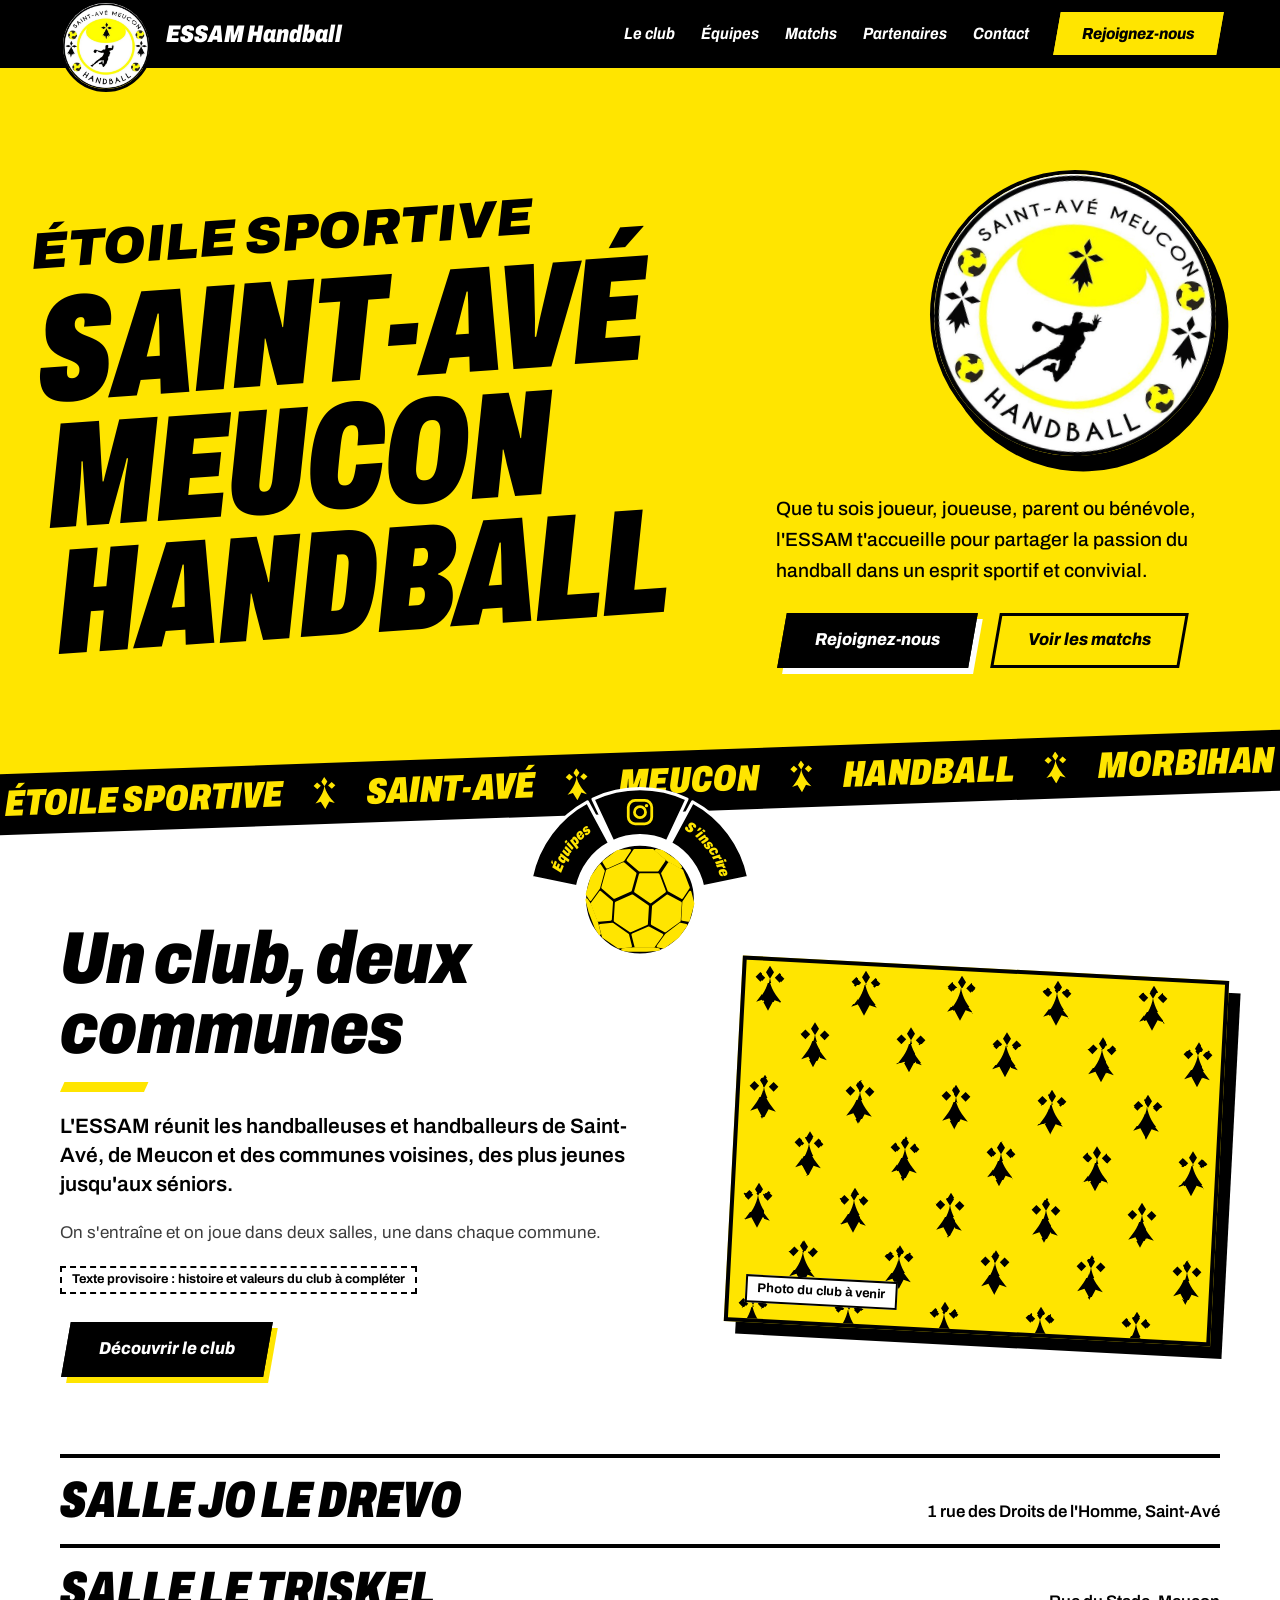
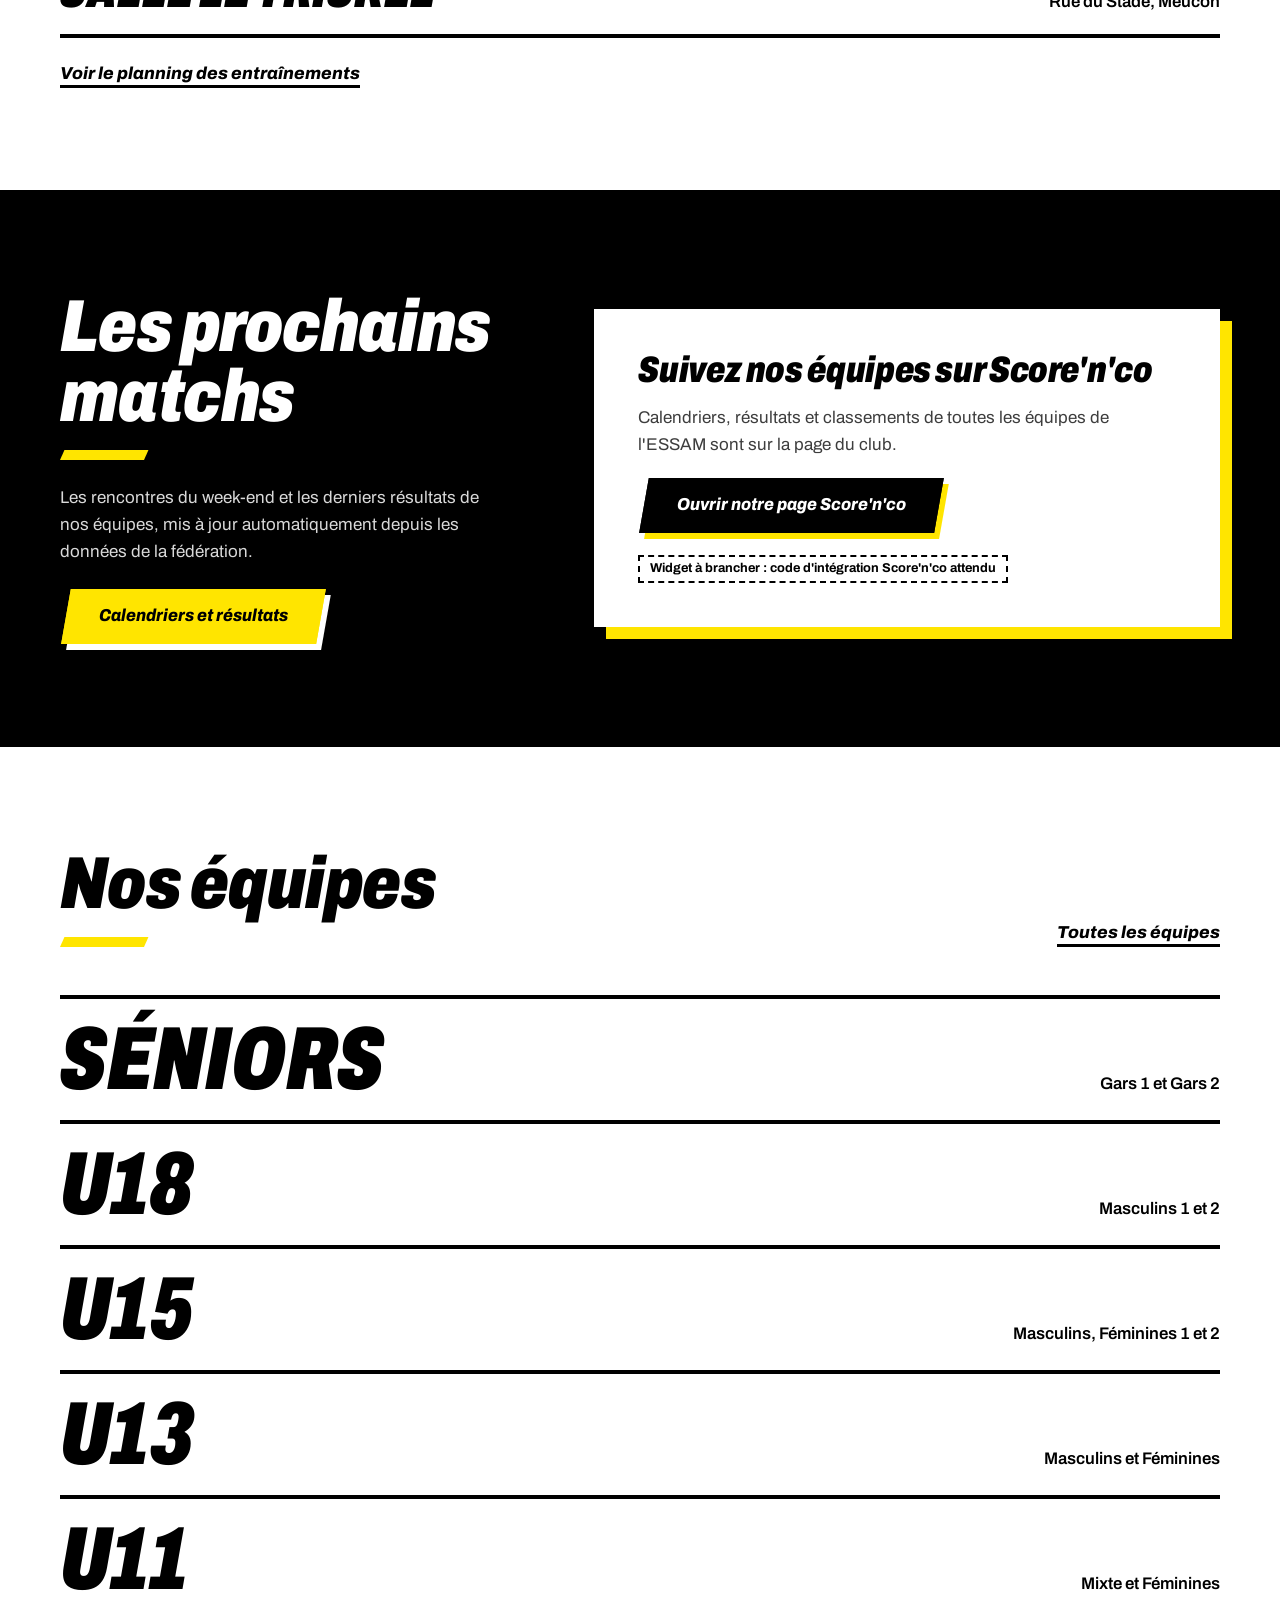
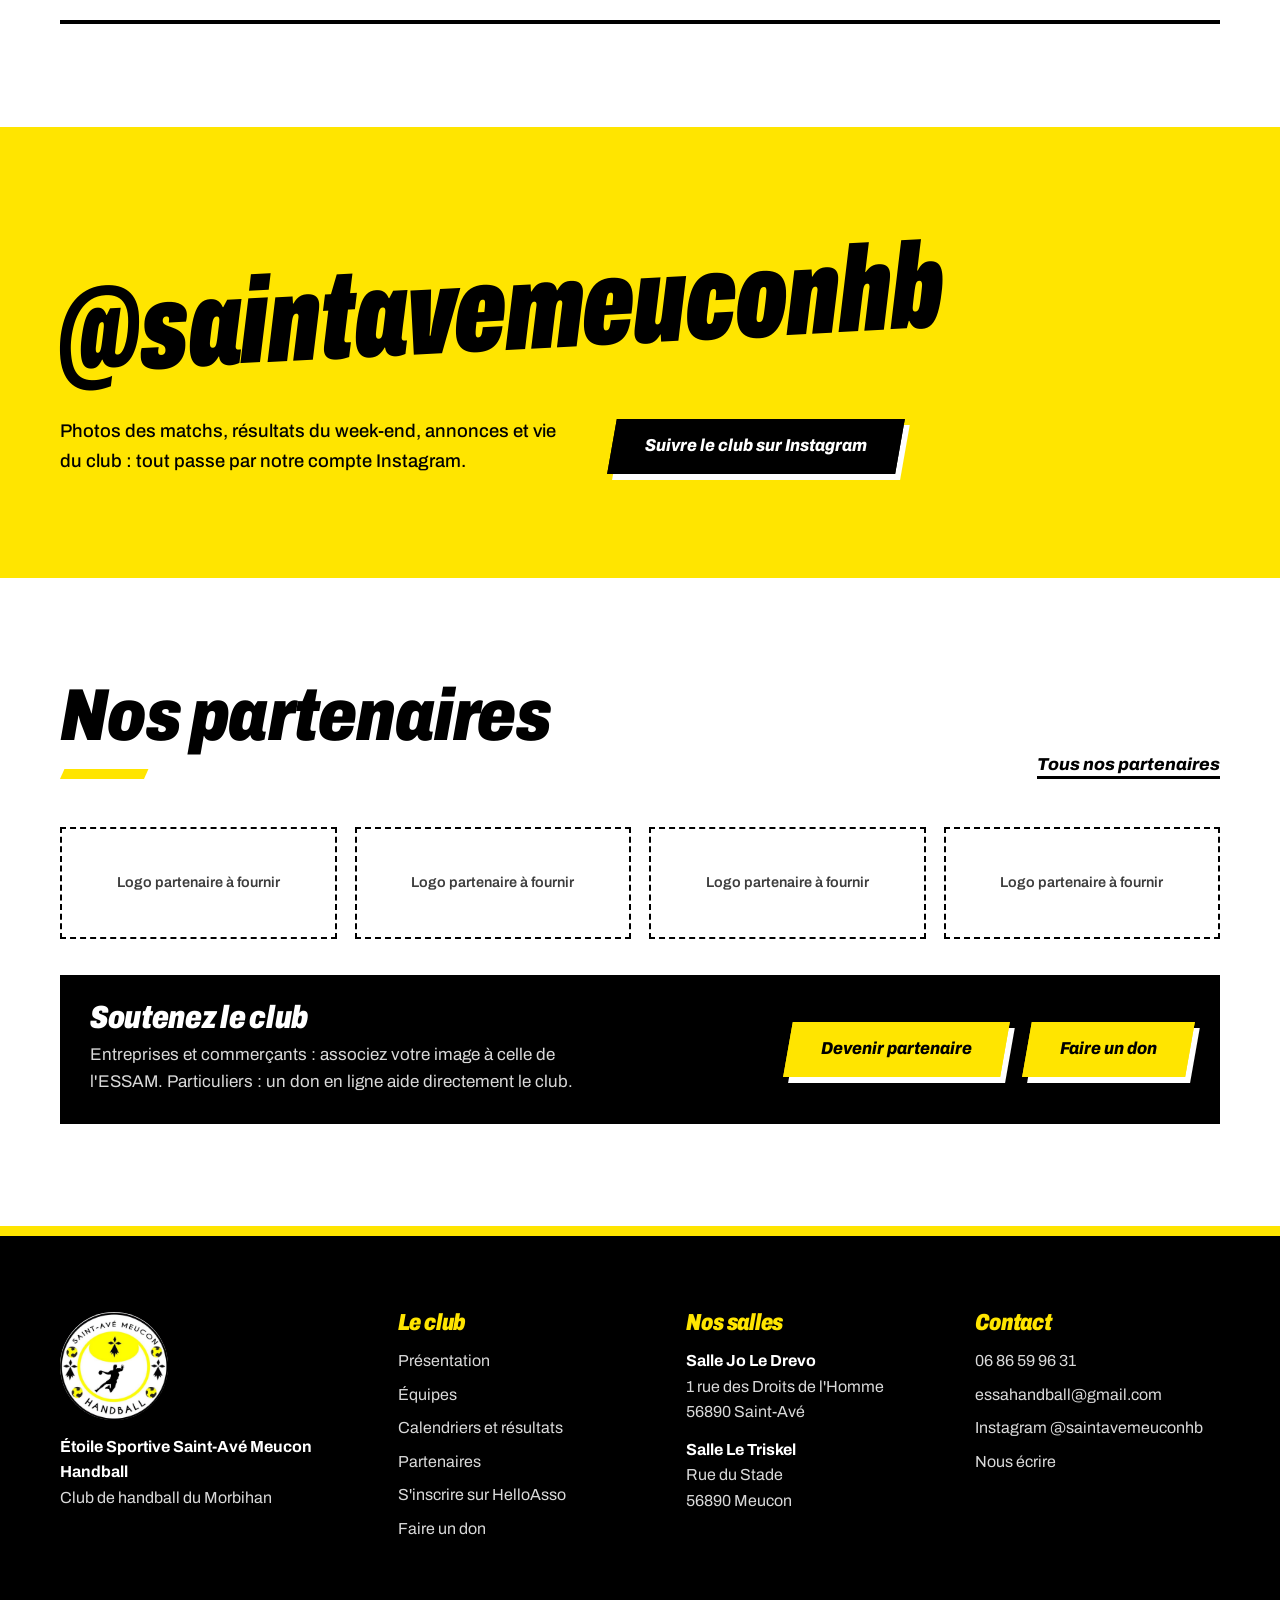
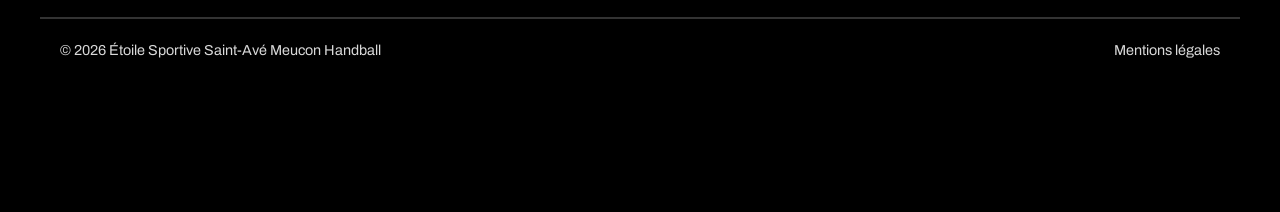
==== index.html @ 8f9f0b80 "Add files via upload" ====
<!DOCTYPE html>
<html lang="fr">
<head>
  <meta charset="utf-8">
  <meta name="viewport" content="width=device-width, initial-scale=1, viewport-fit=cover">
  <title>ESSAM Handball – Étoile Sportive Saint-Avé Meucon</title>
  <meta name="description" content="Site officiel de l'Étoile Sportive Saint-Avé Meucon Handball (ESSAM), club de handball du Morbihan : équipes, matchs et résultats, inscriptions, Instagram du club.">
  
  <link rel="canonical" href="https://essam-handball.fr/">
  <meta property="og:type" content="website">
  <meta property="og:site_name" content="ESSAM Handball">
  <meta property="og:locale" content="fr_FR">
  <meta property="og:title" content="ESSAM Handball – Étoile Sportive Saint-Avé Meucon">
  <meta property="og:description" content="Site officiel de l'Étoile Sportive Saint-Avé Meucon Handball (ESSAM), club de handball du Morbihan : équipes, matchs et résultats, inscriptions, Instagram du club.">
  <meta property="og:url" content="https://essam-handball.fr/">
  <meta property="og:image" content="https://essam-handball.fr/assets/images/logo-essam.jpg">
  <meta name="theme-color" content="#FFE500">
  <link rel="icon" href="assets/images/logo-essam.jpg">
  <link rel="preload" href="assets/fonts/archivo-latin-wdth-italic.woff2" as="font" type="font/woff2" crossorigin>
  <link rel="stylesheet" href="assets/css/style.css">
  <script type="application/ld+json">{"@context": "https://schema.org", "@type": "SportsOrganization", "name": "Étoile Sportive Saint-Avé Meucon Handball", "alternateName": "ESSAM Handball", "sport": "Handball", "url": "https://essam-handball.fr/", "logo": "https://essam-handball.fr/assets/images/logo-essam.jpg", "email": "essahandball@gmail.com", "sameAs": ["https://www.instagram.com/saintavemeuconhb/"], "telephone": "+33686599631", "location": [{"@type": "Place", "name": "Salle Jo Le Drevo", "address": {"@type": "PostalAddress", "streetAddress": "1 rue des Droits de l'Homme", "postalCode": "56890", "addressLocality": "Saint-Avé", "addressCountry": "FR"}}, {"@type": "Place", "name": "Salle Le Triskel", "address": {"@type": "PostalAddress", "streetAddress": "Rue du Stade", "postalCode": "56890", "addressLocality": "Meucon", "addressCountry": "FR"}}]}</script>
</head>
<body>
<a class="lien-evitement" href="#contenu">Aller au contenu</a>

<!-- Hermine du logo, réutilisée comme motif : <svg class="hermine"><use href="#hermine"/></svg> -->
<svg width="0" height="0" style="position:absolute" aria-hidden="true" focusable="false">
  <symbol id="hermine" viewBox="0 0 40 56">
    <path d="M20 0l5 8-5 8-5-8z M8 9l6 6-6 6-6-6z M32 9l6 6-6 6-6-6z M20 15c1.5 12 9 23 16 31l-9-3-7 13-7-13-9 3c7-8 14.5-19 16-31z"/>
  </symbol>
</svg>

<!-- ======================= EN-TÊTE (commun à toutes les pages) ======================= -->
<header class="entete sur-noir">
  <div class="conteneur entete__barre">
    <a class="marque" href="index.html">
      <img class="marque__logo" src="assets/images/logo-essam.jpg" alt="" width="92" height="92">
      <span class="marque__nom">ESSAM Handball</span>
    </a>

    <button class="burger" type="button" aria-controls="navigation" aria-expanded="false">
      <span class="sr-only">Menu</span>
      <span class="burger__traits" aria-hidden="true"></span>
    </button>

    <nav class="nav" id="navigation" aria-label="Navigation principale">
      <ul class="nav__liste">
        <li><a class="nav__lien" href="club.html">Le club</a></li>
        <li><a class="nav__lien" href="equipes.html">Équipes</a></li>
        <li><a class="nav__lien" href="resultats.html">Matchs</a></li>
        <li><a class="nav__lien" href="partenaires.html">Partenaires</a></li>
        <li><a class="nav__lien" href="contact.html">Contact</a></li>
        <li class="nav__cta"><a class="bouton bouton--jaune" href="club.html#inscription"><span>Rejoignez-nous</span></a></li>
      </ul>
    </nav>
  </div>
</header>

<main id="contenu">

  <!-- ======================= BANNIÈRE ======================= -->
  <section class="hero" aria-labelledby="titre-hero">
    <div class="conteneur hero__grille">
      <h1 class="hero__titre" id="titre-hero">
        <span class="amorce">Étoile sportive</span>
        <span>Saint-Avé</span>
        <span>Meucon</span>
        <span>Handball</span>
      </h1>
      <div class="hero__cote">
        <img class="hero__blason" src="assets/images/logo-essam.jpg" alt="Blason de l'ESSAM Handball" width="290" height="290">
        <p class="hero__accroche">Que tu sois joueur, joueuse, parent ou bénévole, l'ESSAM t'accueille pour partager la passion du handball dans un esprit sportif et convivial.</p>
        <div class="hero__actions">
          <a class="bouton" href="club.html#inscription"><span>Rejoignez-nous</span></a>
          <a class="bouton bouton--ligne" href="resultats.html"><span>Voir les matchs</span></a>
        </div>
      </div>
    </div>
  </section>

  <!-- Bandeau défilant (décoratif) : le groupe est répété deux fois pour boucler -->
  <div class="bandeau" aria-hidden="true">
    <div class="bandeau__piste">
      <ul class="bandeau__groupe">
        <li>Étoile sportive <svg class="hermine"><use href="#hermine"/></svg></li>
        <li>Saint-Avé <svg class="hermine"><use href="#hermine"/></svg></li>
        <li>Meucon <svg class="hermine"><use href="#hermine"/></svg></li>
        <li>Handball <svg class="hermine"><use href="#hermine"/></svg></li>
        <li>Morbihan <svg class="hermine"><use href="#hermine"/></svg></li>
        <li>Étoile sportive <svg class="hermine"><use href="#hermine"/></svg></li>
        <li>Saint-Avé <svg class="hermine"><use href="#hermine"/></svg></li>
        <li>Meucon <svg class="hermine"><use href="#hermine"/></svg></li>
        <li>Handball <svg class="hermine"><use href="#hermine"/></svg></li>
        <li>Morbihan <svg class="hermine"><use href="#hermine"/></svg></li>
      </ul>
      <ul class="bandeau__groupe">
        <li>Étoile sportive <svg class="hermine"><use href="#hermine"/></svg></li>
        <li>Saint-Avé <svg class="hermine"><use href="#hermine"/></svg></li>
        <li>Meucon <svg class="hermine"><use href="#hermine"/></svg></li>
        <li>Handball <svg class="hermine"><use href="#hermine"/></svg></li>
        <li>Morbihan <svg class="hermine"><use href="#hermine"/></svg></li>
        <li>Étoile sportive <svg class="hermine"><use href="#hermine"/></svg></li>
        <li>Saint-Avé <svg class="hermine"><use href="#hermine"/></svg></li>
        <li>Meucon <svg class="hermine"><use href="#hermine"/></svg></li>
        <li>Handball <svg class="hermine"><use href="#hermine"/></svg></li>
        <li>Morbihan <svg class="hermine"><use href="#hermine"/></svg></li>
      </ul>
    </div>
  </div>

  <!-- ======================= LE CLUB ======================= -->
  <section class="bande bande--blanche bande--suit-bandeau" aria-labelledby="titre-club">
    <div class="conteneur">
      <div class="club">
        <div class="club__texte">
          <h2 class="titre" id="titre-club">Un club, deux communes</h2>
          <p class="chapo">L'ESSAM réunit les handballeuses et handballeurs de Saint-Avé, de Meucon et des communes voisines, des plus jeunes jusqu'aux séniors.</p>
          <p>On s'entraîne et on joue dans deux salles, une dans chaque commune.</p>
          <span class="provisoire">Texte provisoire : histoire et valeurs du club à compléter</span>
          <a class="bouton" href="club.html"><span>Découvrir le club</span></a>
        </div>
        <!-- Visuel d'attente : à remplacer par une photo du club -->
        <div class="seme seme--penche" role="img" aria-label="Motif d'hermines aux couleurs du club">
          <span class="provisoire">Photo du club à venir</span>
        </div>
      </div>

      <ul class="rangs rangs--salles" id="salles">
        <li class="rang">
          <span class="rang__nom">Salle Jo Le Drevo</span>
          <span class="rang__detail">1 rue des Droits de l'Homme, Saint-Avé</span>
        </li>
        <li class="rang">
          <span class="rang__nom">Salle Le Triskel</span>
          <span class="rang__detail">Rue du Stade, Meucon</span>
        </li>
      </ul>
      <p class="note"><a class="lien-fort" href="club.html#planning">Voir le planning des entraînements</a></p>
    </div>
  </section>

  <!-- ======================= PROCHAINS MATCHS ======================= -->
  <section class="bande bande--noire sur-noir" aria-labelledby="titre-matchs">
    <div class="conteneur matchs">
      <div class="matchs__texte">
        <h2 class="titre" id="titre-matchs">Les prochains matchs</h2>
        <p>Les rencontres du week-end et les derniers résultats de nos équipes, mis à jour automatiquement depuis les données de la fédération.</p>
        <a class="bouton bouton--jaune" href="resultats.html"><span>Calendriers et résultats</span></a>
      </div>

      <!-- Widget Score'n'co : l'iframe remplace le bloc de secours dès que
           scorenco.widgetAccueil est renseigné dans assets/js/config.js -->
      <div class="cadre-widget" data-widget="scorenco.widgetAccueil" data-titre="Prochains matchs de l'ESSAM Handball">
        <div class="cadre-widget__secours" data-secours>
          <h3>Suivez nos équipes sur Score'n'co</h3>
          <p>Calendriers, résultats et classements de toutes les équipes de l'ESSAM sont sur la page du club.</p>
          <a class="bouton" data-lien="scorenco.pageClub" href="https://scorenco.com/hand/clubs/es-saint-ave-meucon-hb-2nbg" target="_blank" rel="noopener noreferrer"><span>Ouvrir notre page Score'n'co</span></a>
          <span class="provisoire">Widget à brancher : code d'intégration Score'n'co attendu</span>
        </div>
      </div>
    </div>
  </section>

  <!-- ======================= ÉQUIPES ======================= -->
  <section class="bande bande--blanche" aria-labelledby="titre-equipes">
    <div class="conteneur">
      <div class="tete">
        <h2 class="titre" id="titre-equipes">Nos équipes</h2>
        <a class="lien-fort" href="equipes.html">Toutes les équipes</a>
      </div>
      <ul class="rangs">
        <li><a class="rang" href="equipes.html#seniors"><span class="rang__nom">Séniors</span><span class="rang__detail">Gars 1 et Gars 2</span></a></li>
        <li><a class="rang" href="equipes.html#u18"><span class="rang__nom">U18</span><span class="rang__detail">Masculins 1 et 2</span></a></li>
        <li><a class="rang" href="equipes.html#u15"><span class="rang__nom">U15</span><span class="rang__detail">Masculins, Féminines 1 et 2</span></a></li>
        <li><a class="rang" href="equipes.html#u13"><span class="rang__nom">U13</span><span class="rang__detail">Masculins et Féminines</span></a></li>
        <li><a class="rang" href="equipes.html#u11"><span class="rang__nom">U11</span><span class="rang__detail">Mixte et Féminines</span></a></li>
      </ul>
    </div>
  </section>

  <!-- ======================= INSTAGRAM ======================= -->
  <section class="bande bande--jaune" aria-labelledby="titre-instagram">
    <div class="conteneur insta">
      <h2 class="insta__titre" id="titre-instagram"><span class="sr-only">Suivre le club sur Instagram : </span>@saintavemeuconhb</h2>
      <div class="insta__pied">
        <p class="insta__texte">Photos des matchs, résultats du week-end, annonces et vie du club : tout passe par notre compte Instagram.</p>
        <a class="bouton" href="https://www.instagram.com/saintavemeuconhb/" data-lien="instagram.compte" target="_blank" rel="noopener noreferrer"><span>Suivre le club sur Instagram</span></a>
      </div>
      <!-- Publications mises en avant : renseigner instagram.publications dans assets/js/config.js -->
      <div class="insta__publications" data-instagram hidden></div>
    </div>
  </section>

  <!-- ======================= PARTENAIRES ======================= -->
  <section class="bande bande--blanche" aria-labelledby="titre-partenaires">
    <div class="conteneur">
      <div class="tete">
        <h2 class="titre" id="titre-partenaires">Nos partenaires</h2>
        <a class="lien-fort" href="partenaires.html">Tous nos partenaires</a>
      </div>
      <ul class="partenaires">
        <li class="partenaire">Logo partenaire à fournir</li>
        <li class="partenaire">Logo partenaire à fournir</li>
        <li class="partenaire">Logo partenaire à fournir</li>
        <li class="partenaire">Logo partenaire à fournir</li>
      </ul>
      <div class="appel sur-noir">
        <div>
          <h3>Soutenez le club</h3>
          <p>Entreprises et commerçants : associez votre image à celle de l'ESSAM. Particuliers : un don en ligne aide directement le club.</p>
        </div>
        <div class="appel__actions">
          <a class="bouton bouton--jaune" href="partenaires.html#devenir-partenaire"><span>Devenir partenaire</span></a>
          <a class="bouton bouton--jaune" href="https://www.helloasso.com/associations/etoile-sportive-saint-ave-meucon-handball/formulaires/1" data-lien="helloasso.dons" target="_blank" rel="noopener noreferrer"><span>Faire un don</span></a>
        </div>
      </div>
    </div>
  </section>
</main>

<!-- ======================= PIED DE PAGE (commun à toutes les pages) ======================= -->
<footer class="pied sur-noir">
  <div class="conteneur pied__grille">
    <div class="pied__colonne">
      <img class="pied__logo" src="assets/images/logo-essam.jpg" alt="" width="108" height="108" loading="lazy">
      <p><strong>Étoile Sportive Saint-Avé Meucon Handball</strong><br>Club de handball du Morbihan</p>
    </div>
    <div class="pied__colonne">
      <h2 class="pied__titre">Le club</h2>
      <ul class="pied__liste">
        <li><a href="club.html">Présentation</a></li>
        <li><a href="equipes.html">Équipes</a></li>
        <li><a href="resultats.html">Calendriers et résultats</a></li>
        <li><a href="partenaires.html">Partenaires</a></li>
        <li><a href="https://www.helloasso.com/associations/etoile-sportive-saint-ave-meucon-handball/adhesions/inscription-saison-2026-2027" data-lien="helloasso.inscription" target="_blank" rel="noopener noreferrer">S'inscrire sur HelloAsso</a></li>
        <li><a href="https://www.helloasso.com/associations/etoile-sportive-saint-ave-meucon-handball/formulaires/1" data-lien="helloasso.dons" target="_blank" rel="noopener noreferrer">Faire un don</a></li>
      </ul>
    </div>
    <div class="pied__colonne">
      <h2 class="pied__titre">Nos salles</h2>
      <address>
        <span><strong>Salle Jo Le Drevo</strong><br>1 rue des Droits de l'Homme<br>56890 Saint-Avé</span>
        <span><strong>Salle Le Triskel</strong><br>Rue du Stade<br>56890 Meucon</span>
      </address>
    </div>
    <div class="pied__colonne">
      <h2 class="pied__titre">Contact</h2>
      <ul class="pied__liste">
        <li><a href="tel:+33686599631">06 86 59 96 31</a></li>
        <li><a href="mailto:essahandball@gmail.com">essahandball@gmail.com</a></li>
        <li><a href="https://www.instagram.com/saintavemeuconhb/" data-lien="instagram.compte" target="_blank" rel="noopener noreferrer">Instagram @saintavemeuconhb</a></li>
        <li><a href="contact.html">Nous écrire</a></li>
      </ul>
    </div>
  </div>
  <div class="conteneur pied__bas">
    <span>© <span id="annee">2026</span> Étoile Sportive Saint-Avé Meucon Handball</span>
    <a href="mentions-legales.html">Mentions légales</a>
  </div>
</footer>

<!-- ======================= DOCK : demi-ballon d'accès rapide (commun à toutes les pages) ======================= -->
<!-- Le ballon est dessiné et animé par assets/js/ballon.js -->
<nav class="dock" aria-label="Accès rapides">
  <svg viewBox="-114 -114 228 114" role="presentation">
    <defs>
      <path id="arc-equipes" d="M-76.90 -15.78 A78.5 78.5 0 0 1 -37.18 -69.14"/>
      <path id="arc-inscription" d="M37.18 -69.14 A78.5 78.5 0 0 1 76.90 -15.78"/>
    </defs>
    <g class="dock__ballon" aria-hidden="true">
      <circle class="dock__ballon-fond" r="52"/>
      <g class="dock__panneaux" data-ballon></g>
    </g>
    <a class="dock__seg" href="equipes.html" aria-label="Nos équipes" style="--dx:-4.8px;--dy:-3.6px">
      <title>Nos équipes</title>
      <path d="M-101.88 -20.91 A104 104 0 0 1 -49.25 -91.60 L-28.41 -52.85 A60 60 0 0 0 -58.77 -12.06Z"/>
      <text><textPath href="#arc-equipes" startOffset="50%" text-anchor="middle">Équipes</textPath></text>
    </a>
    <a class="dock__seg" href="https://www.instagram.com/saintavemeuconhb/" data-lien="instagram.compte" target="_blank" rel="noopener noreferrer" aria-label="Le club sur Instagram" style="--dx:-0.0px;--dy:-6.0px">
      <title>Le club sur Instagram</title>
      <path d="M-44.06 -94.20 A104 104 0 0 1 44.06 -94.20 L25.42 -54.35 A60 60 0 0 0 -25.42 -54.35Z"/>
      <g class="dock__icone" transform="translate(-0.00 -82.00)"><rect x="-11" y="-11" width="22" height="22" rx="6.5"/><circle r="5.2"/><circle class="dock__point" cx="6.1" cy="-6.1" r="1.6"/></g>
    </a>
    <a class="dock__seg" href="https://www.helloasso.com/associations/etoile-sportive-saint-ave-meucon-handball/adhesions/inscription-saison-2026-2027" data-lien="helloasso.inscription" target="_blank" rel="noopener noreferrer" aria-label="S'inscrire pour la saison sur HelloAsso" style="--dx:4.8px;--dy:-3.6px">
      <title>S'inscrire pour la saison sur HelloAsso</title>
      <path d="M49.25 -91.60 A104 104 0 0 1 101.88 -20.91 L58.77 -12.06 A60 60 0 0 0 28.41 -52.85Z"/>
      <text><textPath href="#arc-inscription" startOffset="50%" text-anchor="middle">S'inscrire</textPath></text>
    </a>
  </svg>
</nav>

<script src="assets/js/config.js"></script>
<script src="assets/js/main.js"></script>
<script src="assets/js/ballon.js"></script>
</body>
</html>
---- assets/css/style.css ----
/* ==========================================================================
   ESSAM Handball — feuille de style du site
   Direction « bold & dynamic », tirée du logo : jaune citron, noir pur, blanc.
   Concept : le nom du club posé en très grand, en italique et en biais, sur un
   aplat jaune ; le blason en macaron ; l'hermine bretonne du logo comme motif
   (bandeau défilant, semé). Une seule famille de caractères, Archivo, dont la
   largeur varie : étroite pour les très grands titres, normale pour le texte.
   ========================================================================== */

@font-face {
  font-family: "Archivo";
  font-style: normal; font-weight: 100 900; font-stretch: 62% 125%; font-display: swap;
  src: url("../fonts/archivo-latin-wdth-normal.woff2") format("woff2");
}
@font-face {
  font-family: "Archivo";
  font-style: italic; font-weight: 100 900; font-stretch: 62% 125%; font-display: swap;
  src: url("../fonts/archivo-latin-wdth-italic.woff2") format("woff2");
}

:root {
  --jaune: #FFE500;
  --jaune-pale: #FFF7B0;
  --noir: #000000;
  --blanc: #FFFFFF;
  --encre: #3D3D3D;        /* texte secondaire sur fond clair */
  --brume: #D9D9D9;        /* texte secondaire sur fond noir */
  --bleu: #003366;         /* réservé au focus clavier */
  --info: #0277BD;         /* messages fonctionnels uniquement */
  --info-fond: #E3F2FD;

  --police: "Archivo", "Helvetica Neue", Arial, sans-serif;
  --largeur: 1200px;
  --dock-l: clamp(210px, 19vw, 250px);  /* largeur du demi-ballon ; sa hauteur en est la moitié */
  --gouttiere: 20px;
  --ombre: var(--noir);    /* couleur de l'ombre portée dure, redéfinie par bande */
  color-scheme: light;
}

/* ---------- Bases ---------- */
*, *::before, *::after { box-sizing: border-box; }
html { scroll-behavior: smooth; overflow-x: clip; }
body {
  margin: 0; overflow-x: clip;
  background: var(--blanc); color: var(--noir);
  font-family: var(--police); font-stretch: 100%;
  font-size: 1.0625rem; line-height: 1.6;
  -webkit-font-smoothing: antialiased;
}
img, svg { max-width: 100%; display: block; }
[hidden] { display: none !important; }
a { color: inherit; }
p { margin: 0; }
h1, h2, h3 {
  margin: 0; font-style: italic; font-weight: 900; font-stretch: 78%;
  line-height: .95; letter-spacing: -.01em; text-wrap: balance;
}
:focus-visible { outline: 3px solid var(--bleu); outline-offset: 4px; }
.sur-noir :focus-visible { outline-color: var(--jaune); }

.sr-only { position: absolute; width: 1px; height: 1px; overflow: hidden; clip: rect(0 0 0 0); white-space: nowrap; }
.lien-evitement { position: absolute; left: 12px; top: -80px; z-index: 100; background: var(--noir); color: var(--blanc); padding: 12px 18px; font-weight: 800; }
.lien-evitement:focus { top: 12px; }

.conteneur {
  width: 100%; max-width: var(--largeur); margin-inline: auto;
  padding-left: max(var(--gouttiere), env(safe-area-inset-left, 0px));
  padding-right: max(var(--gouttiere), env(safe-area-inset-right, 0px));
}

.hermine { width: .62em; height: .87em; fill: currentColor; flex: none; }

/* ---------- Boutons : parallélogrammes à ombre dure ---------- */
.bouton {
  display: inline-block; padding: 14px 30px;
  font-style: italic; font-weight: 800; font-stretch: 92%; font-size: 1.08rem; line-height: 1.2;
  text-decoration: none; text-align: center; cursor: pointer;
  background: var(--noir); color: var(--blanc);
  border: 3px solid var(--noir);
  transform: skewX(-10deg);
  box-shadow: 6px 6px 0 var(--ombre);
  transition: transform .15s ease, box-shadow .15s ease;
}
.bouton > span { display: block; transform: skewX(10deg); }
.bouton:hover { transform: skewX(-10deg) translate(-3px, -3px); box-shadow: 9px 9px 0 var(--ombre); }
.bouton:active { transform: skewX(-10deg) translate(3px, 3px); box-shadow: 2px 2px 0 var(--ombre); }
.bouton--jaune { background: var(--jaune); color: var(--noir); border-color: var(--jaune); }
.bouton--ligne { background: transparent; color: var(--noir); box-shadow: none; }
.bouton--ligne:hover, .bouton--ligne:active { box-shadow: none; background: var(--noir); color: var(--blanc); }

/* ---------- En-tête ---------- */
.entete { position: sticky; top: env(safe-area-inset-top, 0px); z-index: 50; background: var(--noir); color: var(--blanc); }
.entete__barre { display: flex; align-items: center; justify-content: space-between; gap: 20px; min-height: 68px; }

.marque { display: flex; align-items: center; gap: 14px; text-decoration: none; }
.marque__logo {
  width: 92px; height: 92px; border-radius: 50%; background: var(--blanc);
  border: 3px solid var(--noir); margin-block: -4px -28px;   /* le blason dépasse sous la barre */
  transition: transform .25s ease;
}
.marque:hover .marque__logo { transform: rotate(-10deg); }
.marque__nom { font-style: italic; font-weight: 900; font-stretch: 80%; font-size: 1.5rem; line-height: 1; }

.nav__liste { display: flex; align-items: center; gap: 2px; list-style: none; margin: 0; padding: 0; }
.nav__lien {
  display: block; padding: 10px 12px; white-space: nowrap; text-decoration: none;
  font-style: italic; font-weight: 700; font-stretch: 88%; font-size: 1.02rem;
  background: linear-gradient(var(--jaune), var(--jaune)) no-repeat 12px calc(100% - 4px) / 0 4px;
  transition: background-size .2s ease;
}
.nav__lien:hover, .nav__lien[aria-current="page"] { background-size: calc(100% - 24px) 4px; }
.nav__cta { margin-left: 14px; }
.nav__cta .bouton { padding: 9px 22px; font-size: 1rem; box-shadow: none; }

.burger { display: none; width: 48px; height: 48px; padding: 0; background: var(--jaune); color: var(--noir); border: 0; cursor: pointer; transform: skewX(-10deg); }
.burger__traits, .burger__traits::before, .burger__traits::after { display: block; width: 22px; height: 3px; background: currentColor; transition: transform .2s ease; }
.burger__traits { position: relative; margin: 0 auto; }
.burger__traits::before, .burger__traits::after { content: ""; position: absolute; left: 0; }
.burger__traits::before { top: -7px; }
.burger__traits::after { top: 7px; }
.burger[aria-expanded="true"] .burger__traits { background: transparent; }
.burger[aria-expanded="true"] .burger__traits::before { transform: translateY(7px) rotate(45deg); }
.burger[aria-expanded="true"] .burger__traits::after { transform: translateY(-7px) rotate(-45deg); }

@media (max-width: 1140px) {
  .burger { display: block; }
  .marque__logo { width: 70px; height: 70px; margin-block: -2px -16px; }
  .nav { display: none; position: absolute; left: 0; right: 0; top: 100%; background: var(--noir); max-height: calc(100vh - 80px); overflow-y: auto; }
  .nav.est-ouverte { display: block; }
  .nav__liste { flex-direction: column; align-items: stretch; gap: 0; padding: 26px max(var(--gouttiere), env(safe-area-inset-left, 0px)) 26px; }
  .nav__lien { padding: 12px 0; font-size: 1.7rem; font-weight: 900; font-stretch: 78%; background-position: 0 calc(100% - 4px); }
  .nav__lien:hover, .nav__lien[aria-current="page"] { background-size: 64px 4px; }
  .nav__cta { margin: 20px 6px 0; }
  .nav__cta .bouton { display: block; padding: 14px 22px; }
}

/* ---------- Bannière ---------- */
.hero { --ombre: var(--blanc); background: var(--jaune); overflow: hidden; }
.hero__grille {
  display: grid; grid-template-columns: minmax(0, 1.5fr) minmax(0, 1fr);
  gap: 24px clamp(24px, 4vw, 56px); align-items: end;
  padding-block: clamp(64px, 8vw, 104px) clamp(72px, 9vw, 120px);
}
.hero__titre {
  font-stretch: 66%; text-transform: uppercase; line-height: .84; letter-spacing: -.015em;
  font-size: clamp(3.9rem, 15.4vw, 9.4rem);
  transform: rotate(-4deg); transform-origin: 0 100%;
  text-wrap: nowrap;
}
.hero__titre span { display: block; }
.hero__titre .amorce { font-size: .34em; font-stretch: 100%; line-height: 1.1; letter-spacing: 0; margin-bottom: .18em; }
.hero__cote { display: grid; gap: 26px; justify-items: start; min-width: 0; }
.hero__blason {
  width: clamp(150px, 24vw, 290px); height: auto; aspect-ratio: 1; border-radius: 50%;
  background: var(--blanc); border: 4px solid var(--noir);
  box-shadow: 10px 10px 0 var(--noir);
  transform: rotate(9deg); justify-self: end; margin-bottom: 8px;
}
.hero__accroche { font-size: clamp(1.08rem, 1.5vw, 1.25rem); font-weight: 500; max-width: 40ch; }
.hero__actions { display: flex; flex-wrap: wrap; gap: 18px 22px; padding-left: 6px; }

@media (max-width: 600px) {
  :root { --dock-l: 214px; }
  .hero__grille { padding-top: 48px !important; }
  .hero__blason { display: none; }
  .hero__actions .bouton { padding: 12px 20px; font-size: 1rem; }
}
@media (max-width: 860px) {
  .hero__grille { grid-template-columns: 1fr; padding-top: 72px; }
  .hero__cote { grid-template-columns: minmax(0, 1fr) auto; align-items: center; gap: 22px 18px; }
  .hero__blason { grid-column: 2; grid-row: 1; width: clamp(108px, 28vw, 190px); margin: 0 6px 0 0; box-shadow: 6px 6px 0 var(--noir); }
  .hero__accroche { grid-column: 1; grid-row: 1; }
  .hero__actions { grid-column: 1 / -1; }
}

/* Entrée de la bannière, une seule fois au chargement */
@media (prefers-reduced-motion: no-preference) {
  .hero__titre span { animation: entree-ligne .6s cubic-bezier(.2, .8, .2, 1) backwards; }
  .hero__titre span:nth-child(2) { animation-delay: .07s; }
  .hero__titre span:nth-child(3) { animation-delay: .14s; }
  .hero__titre span:nth-child(4) { animation-delay: .21s; }
  .hero__blason { animation: entree-blason .8s cubic-bezier(.2, .9, .3, 1.2) .25s backwards; }
}
@keyframes entree-ligne { from { transform: translateX(-12vw); opacity: 0; } }
@keyframes entree-blason { from { transform: rotate(-70deg) scale(.5); opacity: 0; } }

/* ---------- Bandeau défilant aux hermines ---------- */
.bandeau {
  position: relative; z-index: 2; background: var(--noir); color: var(--jaune);
  transform: rotate(-2deg) scaleX(1.06); margin-block: -30px;
  padding-block: 12px; overflow: hidden;
}
.bandeau__piste { display: flex; width: max-content; }
.bandeau__groupe {
  display: flex; align-items: center; gap: 28px; padding-right: 28px; margin: 0; list-style: none;
  font-style: italic; font-weight: 900; font-stretch: 70%; font-size: clamp(1.5rem, 3.4vw, 2.3rem);
  text-transform: uppercase; line-height: 1; white-space: nowrap;
}
.bandeau__groupe li { display: flex; align-items: center; gap: 28px; }
@media (prefers-reduced-motion: no-preference) {
  .bandeau__piste { animation: defile 32s linear infinite; }
}
@keyframes defile { to { transform: translateX(-50%); } }

/* ---------- Bandes de section ---------- */
.bande { padding-block: clamp(64px, 8vw, 112px); }
.bande--blanche { background: var(--blanc); --ombre: var(--jaune); }
.bande--noire { background: var(--noir); color: var(--blanc); --ombre: var(--blanc); }
.bande--pale { background: var(--jaune-pale); --ombre: var(--noir); }
.bande--jaune { background: var(--jaune); --ombre: var(--blanc); }
.bande--suit-bandeau { padding-top: clamp(96px, 11vw, 150px); }

.titre { font-size: clamp(2.6rem, 6.4vw, 4.6rem); }
.titre::after {
  content: ""; display: block; width: 84px; height: 10px; margin-top: 18px;
  background: var(--jaune); transform: skewX(-24deg); transform-origin: 0 100%;
}
.bande--jaune .titre::after, .bande--pale .titre::after { background: var(--noir); }
.tete {
  display: flex; flex-wrap: wrap; align-items: flex-end; justify-content: space-between;
  gap: 18px 32px; margin-bottom: clamp(30px, 4vw, 48px);
}
.lien-fort { font-style: italic; font-weight: 800; font-size: 1.08rem; text-underline-offset: 6px; text-decoration-thickness: 3px; }
.lien-fort:hover { text-decoration-color: var(--jaune); }
.bande--pale .lien-fort:hover { text-decoration-color: var(--encre); }

/* Contenu provisoire : étiquette à retirer quand le vrai contenu arrive */
.provisoire {
  display: inline-block; justify-self: start; padding: 3px 10px;
  border: 2px dashed currentColor; font-size: .8rem; font-weight: 700; line-height: 1.4;
}

/* ---------- Le club ---------- */
.club { display: grid; grid-template-columns: minmax(0, 1.1fr) minmax(0, .9fr); gap: clamp(36px, 6vw, 80px); align-items: center; }
.club__texte { display: grid; gap: 20px; min-width: 0; justify-items: start; }
.club__texte p { max-width: 58ch; color: var(--encre); }
.club__texte p.chapo { font-size: 1.3rem; font-weight: 600; line-height: 1.4; color: var(--noir); }
.club__texte .bouton { margin: 8px 0 0 6px; }
@media (max-width: 860px) { .club { grid-template-columns: 1fr; } }

/* Semé d'hermines : visuel d'attente, et motif de la charte */
.seme {
  display: grid; place-items: end start; aspect-ratio: 4 / 3; max-width: 100%; padding: 16px;
  background-color: var(--jaune);
  background-image: url("data:image/svg+xml,%3Csvg xmlns='http://www.w3.org/2000/svg' width='120' height='136' viewBox='0 0 120 136'%3E%3Cg fill='%23000'%3E%3Cpath id='h' d='M20 0l5 8-5 8-5-8z M8 9l6 6-6 6-6-6z M32 9l6 6-6 6-6-6z M20 15c1.5 12 9 23 16 31l-9-3-7 13-7-13-9 3c7-8 14.500-19 16-31z' transform='translate(10 6)'/%3E%3Cpath d='M20 0l5 8-5 8-5-8z M8 9l6 6-6 6-6-6z M32 9l6 6-6 6-6-6z M20 15c1.5 12 9 23 16 31l-9-3-7 13-7-13-9 3c7-8 14.500-19 16-31z' transform='translate(70 74)'/%3E%3C/g%3E%3C/svg%3E");
  background-size: 96px auto;
  border: 4px solid var(--noir); box-shadow: 12px 12px 0 var(--noir);
}
.seme--penche { transform: rotate(3deg); }
.seme .provisoire { background: var(--blanc); border-style: solid; }

/* ---------- Rangs : grandes lignes typographiques (salles, équipes) ---------- */
.rangs { list-style: none; margin: 0; padding: 0; border-bottom: 4px solid currentColor; }
.rang {
  display: grid; grid-template-columns: minmax(0, 1fr) auto; align-items: baseline; gap: 6px 28px;
  padding: 18px 0; border-top: 4px solid currentColor; text-decoration: none;
  transition: background-color .15s ease, padding .2s ease;
}
.rang__nom { font-style: italic; font-weight: 900; font-stretch: 70%; line-height: .95; text-transform: uppercase; font-size: clamp(2.6rem, 8.6vw, 5.6rem); }
.rang__detail { font-weight: 600; font-size: 1.05rem; text-align: right; }
a.rang:hover { background: var(--jaune); padding-inline: 20px; }
.rangs--salles { margin-top: clamp(48px, 6vw, 80px); }
.rangs--salles .rang__nom { font-size: clamp(1.9rem, 5vw, 3.2rem); }
@media (max-width: 620px) {
  .rang { grid-template-columns: 1fr; }
  .rang__detail { text-align: left; }
}
.note { margin-top: 22px; }

/* ---------- Prochains matchs ---------- */
.matchs { display: grid; grid-template-columns: minmax(0, .85fr) minmax(0, 1.15fr); gap: clamp(36px, 6vw, 72px); align-items: center; }
.matchs__texte { display: grid; gap: 24px; justify-items: start; min-width: 0; }
.matchs__texte p { color: var(--brume); max-width: 44ch; }
.matchs__texte .bouton { margin-left: 6px; }
@media (max-width: 900px) { .matchs { grid-template-columns: 1fr; } }

/* ---------- Cadre des widgets externes (Score'n'co, HelloAsso) ---------- */
.cadre-widget { --ombre: var(--jaune); min-width: 0; background: var(--blanc); color: var(--noir); border: 4px solid var(--noir); box-shadow: 12px 12px 0 var(--jaune); }
.bande--noire .cadre-widget { border-color: var(--blanc); }
.cadre-widget iframe { display: block; width: 100%; border: 0; }
.cadre-widget__secours { display: grid; gap: 16px; justify-items: start; padding: clamp(24px, 4vw, 40px); }
.cadre-widget__secours h3 { font-size: clamp(1.7rem, 3.4vw, 2.3rem); }
.cadre-widget__secours p { color: var(--encre); max-width: 52ch; }
.cadre-widget__secours .bouton { margin: 4px 0 6px 6px; }

/* ---------- Instagram ---------- */
.insta { display: grid; gap: 30px; justify-items: start; }
.insta__titre {
  font-stretch: 62%; line-height: .9; letter-spacing: -.01em; overflow-wrap: anywhere;
  font-size: clamp(2.7rem, 10.5vw, 7.6rem);
  transform: rotate(-3deg); transform-origin: 0 100%; margin-top: .4em;
}
.insta__pied { display: flex; flex-wrap: wrap; align-items: center; gap: 22px 40px; }
.insta__texte { max-width: 46ch; font-size: 1.15rem; font-weight: 500; }
.insta__pied .bouton { margin-left: 6px; }
.insta__publications { display: grid; grid-template-columns: repeat(auto-fit, minmax(260px, 1fr)); gap: 24px; width: 100%; align-items: start; }
.insta__publications .instagram-media { min-width: 0 !important; width: 100% !important; margin: 0 !important; }

/* ---------- Partenaires ---------- */
.partenaires { display: grid; grid-template-columns: repeat(auto-fit, minmax(160px, 1fr)); gap: 18px; list-style: none; margin: 0; padding: 0; }
.partenaire { display: grid; place-items: center; min-height: 112px; padding: 16px; text-align: center; border: 2px dashed var(--noir); font-size: .9rem; font-weight: 600; color: var(--encre); }
.partenaire a { display: grid; place-items: center; width: 100%; height: 100%; }
.partenaire img { max-height: 80px; width: auto; }
.soutien { padding: clamp(22px, 4vw, 32px); background: var(--blanc); border: 4px solid var(--noir); box-shadow: 10px 10px 0 var(--noir); --ombre: var(--jaune); }
.soutien__titre { font-size: clamp(2rem, 4vw, 2.6rem); }
.bande--jaune .soutien > p { color: var(--encre); }
.appel {
  display: flex; flex-wrap: wrap; align-items: center; justify-content: space-between; gap: 22px 32px;
  margin-top: 36px; padding: 28px 30px; background: var(--noir); color: var(--blanc); --ombre: var(--blanc);
}
.appel h3 { font-size: 2rem; margin-bottom: 8px; }
.appel p { max-width: 54ch; color: var(--brume); }
.appel__actions, .actions { display: flex; flex-wrap: wrap; gap: 16px 22px; padding-left: 6px; }
.actions { margin-top: 26px; }

/* ---------- Pied de page ---------- */
.pied { background: var(--noir); color: var(--brume); font-size: 1rem; border-top: 10px solid var(--jaune); }
.pied__grille { display: grid; grid-template-columns: 1.2fr repeat(3, minmax(0, 1fr)); gap: 36px 44px; padding-block: clamp(48px, 6vw, 76px); }
.pied__colonne { display: grid; align-content: start; gap: 14px; min-width: 0; }
.pied__logo { width: 108px; height: 108px; border-radius: 50%; background: var(--blanc); }
.pied__titre { font-size: 1.45rem; color: var(--jaune); }
.pied__liste { display: grid; gap: 8px; list-style: none; margin: 0; padding: 0; }
.pied a { text-decoration: none; overflow-wrap: anywhere; }
.pied a:hover { color: var(--jaune); text-decoration: underline; text-underline-offset: 4px; }
.pied address { font-style: normal; display: grid; gap: 12px; }
.pied strong { color: var(--blanc); }
.pied__bas { display: flex; flex-wrap: wrap; justify-content: space-between; gap: 10px 24px; padding-top: 20px; padding-bottom: calc(28px + var(--dock-l) / 2); border-top: 2px solid #333; font-size: .9rem; }
@media (max-width: 900px) { .pied__grille { grid-template-columns: repeat(2, minmax(0, 1fr)); } }
@media (max-width: 540px) { .pied__grille { grid-template-columns: 1fr; } }

/* ==========================================================================
   Pages intérieures
   ========================================================================== */

/* Bannière de page : aplat jaune coupé en biais, titre géant incliné */
.entete-page {
  --ombre: var(--blanc); background: var(--jaune);
  clip-path: polygon(0 0, 100% 0, 100% calc(100% - clamp(28px, 4vw, 56px)), 0 100%);
  padding-block: clamp(56px, 7vw, 96px) clamp(84px, 10vw, 140px);
}
.entete-page__grille { display: grid; gap: 26px; justify-items: start; }
.entete-page__titre {
  font-stretch: 66%; text-transform: uppercase; line-height: .86;
  font-size: clamp(3.4rem, 12.5vw, 8.2rem);
  transform: rotate(-3deg); transform-origin: 0 100%;
}
.entete-page__intro { max-width: 52ch; font-size: clamp(1.1rem, 1.6vw, 1.3rem); font-weight: 500; }
.entete-page__ancres { display: flex; flex-wrap: wrap; gap: 14px 18px; list-style: none; margin: 6px 0 0; padding: 0 0 0 6px; }
.entete-page__ancres .bouton { padding: 10px 22px; }
@media (prefers-reduced-motion: no-preference) {
  .entete-page__titre { animation: entree-ligne .6s cubic-bezier(.2, .8, .2, 1) backwards; }
}

.grille-2 { display: grid; grid-template-columns: minmax(0, 1fr) minmax(0, 1fr); gap: clamp(36px, 6vw, 80px); align-items: start; }
.grille-2 > * { min-width: 0; }
@media (max-width: 860px) { .grille-2 { grid-template-columns: 1fr; } }

.pile { display: grid; gap: 20px; justify-items: start; }
.pile > p { max-width: 62ch; color: var(--encre); }
.bande--noire .pile > p { color: var(--brume); }
.pile .bouton { margin-left: 6px; }
.a-completer { font-style: italic; color: var(--encre); }

/* Bureau et encadrement */
.personnes { display: grid; grid-template-columns: repeat(auto-fit, minmax(220px, 1fr)); gap: 26px; list-style: none; margin: 0; padding: 0; }
.personne { display: grid; gap: 8px; align-content: start; padding: 22px; background: var(--blanc); border: 4px solid var(--noir); box-shadow: 8px 8px 0 var(--noir); }
.personne__role { font-style: italic; font-weight: 900; font-stretch: 78%; font-size: 1.7rem; line-height: 1; }

/* Tableau (planning) */
.tableau { overflow-x: auto; border: 4px solid var(--noir); background: var(--blanc); }
.tableau table { width: 100%; min-width: 560px; border-collapse: collapse; font-variant-numeric: tabular-nums; }
.tableau th, .tableau td { padding: 14px 18px; text-align: left; border-bottom: 3px solid var(--noir); }
.tableau thead th { background: var(--noir); color: var(--jaune); font-style: italic; font-weight: 900; font-stretch: 85%; font-size: 1.1rem; }
.tableau tbody th { font-style: italic; font-weight: 900; font-stretch: 78%; font-size: 1.4rem; }
.tableau tbody tr:last-child > * { border-bottom: 0; }

/* Étapes d'inscription : une vraie suite, d'où les numéros */
.etapes { counter-reset: etape; display: grid; grid-template-columns: repeat(auto-fit, minmax(230px, 1fr)); gap: 30px; list-style: none; margin: 0; padding: 0; }
.etape { counter-increment: etape; display: grid; gap: 10px; align-content: start; padding-top: 16px; border-top: 6px solid var(--noir); }
.etape::before { content: counter(etape); font-style: italic; font-weight: 900; font-stretch: 66%; font-size: 5.4rem; line-height: .8; }
.etape h3 { font-size: 1.9rem; }
.etape p { max-width: 40ch; }

/* Catégorie d'équipes */
.equipe-bloc { scroll-margin-top: 90px; }
.equipe-bloc__grille { display: grid; grid-template-columns: minmax(0, .7fr) minmax(0, 1.3fr); gap: 20px clamp(36px, 6vw, 80px); align-items: start; }
.equipe-bloc__titre { font-stretch: 66%; text-transform: uppercase; line-height: .85; font-size: clamp(3.8rem, 12vw, 7.6rem); transform: rotate(-3deg); transform-origin: 0 100%; }
.equipe-bloc__texte { display: grid; gap: 18px; min-width: 0; }
.equipe-bloc__encadrement { color: var(--encre); }
@media (max-width: 860px) { .equipe-bloc__grille { grid-template-columns: 1fr; } }
.equipes-liste { list-style: none; margin: 0; padding: 0; border-bottom: 4px solid var(--noir); }
.equipe-ligne {
  display: grid; grid-template-columns: minmax(0, 1fr) auto; align-items: center; gap: 12px 24px;
  padding: 18px 0; border-top: 4px solid var(--noir);
}
.equipe-ligne__texte { display: grid; gap: 4px; min-width: 0; }
.equipe-ligne__nom { font-size: clamp(1.7rem, 3.4vw, 2.3rem); }
.equipe-ligne__championnat { color: var(--encre); }
.equipe-ligne .bouton { padding: 10px 20px; font-size: .98rem; margin-right: 6px; }
@media (max-width: 560px) {
  .equipe-ligne { grid-template-columns: 1fr; }
  .equipe-ligne .bouton { justify-self: start; margin-left: 6px; }
}

/* Salles, coordonnées */
.salles-liste { display: grid; grid-template-columns: repeat(auto-fit, minmax(260px, 1fr)); gap: 26px; list-style: none; margin: 0; padding: 0; }
.salle { display: grid; gap: 10px; align-content: start; padding: 24px; background: var(--noir); color: var(--blanc); --ombre: var(--jaune); }
.salle h3 { font-size: 2.2rem; color: var(--jaune); }
.salle p { color: var(--brume); }
.salle .bouton { justify-self: start; margin: 8px 0 6px 6px; }
.coordonnees { display: grid; gap: 22px; list-style: none; margin: 0; padding: 0; }
.coordonnees li { display: grid; gap: 2px; padding-top: 12px; border-top: 3px solid var(--noir); }
.coordonnees strong { font-style: italic; font-weight: 800; }
.coordonnees a, .coordonnees span { font-size: 1.35rem; font-weight: 700; overflow-wrap: anywhere; }

/* Formulaire */
.formulaire { display: grid; gap: 20px; padding: clamp(22px, 4vw, 36px); background: var(--blanc); border: 4px solid var(--noir); box-shadow: 12px 12px 0 var(--noir); --ombre: var(--jaune); }
.formulaire__duo { display: grid; grid-template-columns: repeat(2, minmax(0, 1fr)); gap: 20px; }
@media (max-width: 560px) { .formulaire__duo { grid-template-columns: 1fr; } }
.champ { display: grid; gap: 8px; min-width: 0; }
.champ label { font-style: italic; font-weight: 800; }
.champ .aide { font-size: .9rem; color: var(--encre); }
.champ input, .champ select, .champ textarea {
  width: 100%; font: inherit; color: var(--noir); background: var(--blanc);
  padding: 13px 14px; border: 3px solid var(--noir); border-radius: 0;
}
.champ textarea { min-height: 160px; resize: vertical; }
.champ input:focus-visible, .champ select:focus-visible, .champ textarea:focus-visible { outline: 3px solid var(--bleu); outline-offset: 2px; box-shadow: 5px 5px 0 var(--jaune); }
.formulaire .bouton { justify-self: start; margin-left: 6px; }
.statut { padding: 14px 18px; background: var(--info-fond); color: var(--info); border-left: 6px solid var(--info); font-weight: 600; }

/* Texte long (mentions légales, articles) */
.texte-long { display: grid; gap: 16px; max-width: 70ch; }
.texte-long h2 { font-size: clamp(1.9rem, 4vw, 2.5rem); margin-top: 28px; }
.texte-long h2:first-child { margin-top: 0; }
.texte-long p, .texte-long li { color: var(--encre); }
.texte-long strong { color: var(--noir); }
.texte-long ul { margin: 0; padding-left: 1.2em; display: grid; gap: 6px; }

/* Article */
.article__meta { font-weight: 700; }
.article__visuel { margin-block: 8px 12px; }

/* 404 : hors de la zone */
.hors-zone { display: grid; gap: 28px; justify-items: start; }
.hors-zone__chiffre { font-style: italic; font-weight: 900; font-stretch: 62%; font-size: clamp(7rem, 30vw, 16rem); line-height: .8; transform: rotate(-4deg); }

/* ==========================================================================
   Demi-ballon d'accès rapide, fixé en bas de l'écran sur toutes les pages
   ========================================================================== */
.dock {
  position: fixed; z-index: 40; left: 50%; bottom: env(safe-area-inset-bottom, 0px);
  width: var(--dock-l); transform: translateX(-50%);
  pointer-events: none;   /* seuls les segments et le ballon captent les clics */
}
.dock svg { display: block; width: 100%; height: auto; overflow: visible; }
.dock__ballon-fond { fill: var(--noir); stroke: var(--blanc); stroke-width: 3; }
.dock__panneaux polygon { fill: var(--jaune); stroke: var(--jaune); stroke-width: 2.4; stroke-linejoin: round; }
.dock__seg { pointer-events: auto; cursor: pointer; transition: transform .2s cubic-bezier(.2, .9, .3, 1.3); }
.dock__seg path { fill: var(--noir); stroke: var(--blanc); stroke-width: 3; stroke-linejoin: round; transition: fill .15s ease; }
.dock__seg text {
  fill: var(--jaune); font-family: var(--police); font-style: italic; font-weight: 900; font-stretch: 80%;
  font-size: 14px; letter-spacing: 0; pointer-events: none; transition: fill .15s ease;
}
.dock__seg:hover, .dock__seg:focus-visible { transform: translate(var(--dx), var(--dy)); outline: none; }
.dock__seg:hover path, .dock__seg:focus-visible path { fill: var(--jaune); stroke: var(--noir); }
.dock__seg:hover text, .dock__seg:focus-visible text { fill: var(--noir); }
.dock__icone rect, .dock__icone circle { fill: none; stroke: var(--jaune); stroke-width: 2.6; transition: stroke .15s ease; }
.dock__icone .dock__point { fill: var(--jaune); stroke: none; transition: fill .15s ease; }
.dock__seg:hover .dock__icone rect, .dock__seg:hover .dock__icone circle,
.dock__seg:focus-visible .dock__icone rect, .dock__seg:focus-visible .dock__icone circle { stroke: var(--noir); }
.dock__seg:hover .dock__point, .dock__seg:focus-visible .dock__point { fill: var(--noir); }
.dock__seg:focus-visible path { stroke: var(--bleu); stroke-width: 5; }
@media (prefers-reduced-motion: no-preference) {
  .dock { animation: dock-entree .7s cubic-bezier(.2, .9, .3, 1.15) .5s backwards; }
}
@keyframes dock-entree { from { transform: translate(-50%, 100%); } }

@media (prefers-reduced-motion: reduce) {
  html { scroll-behavior: auto; }
  *, *::before, *::after { transition: none !important; }
}
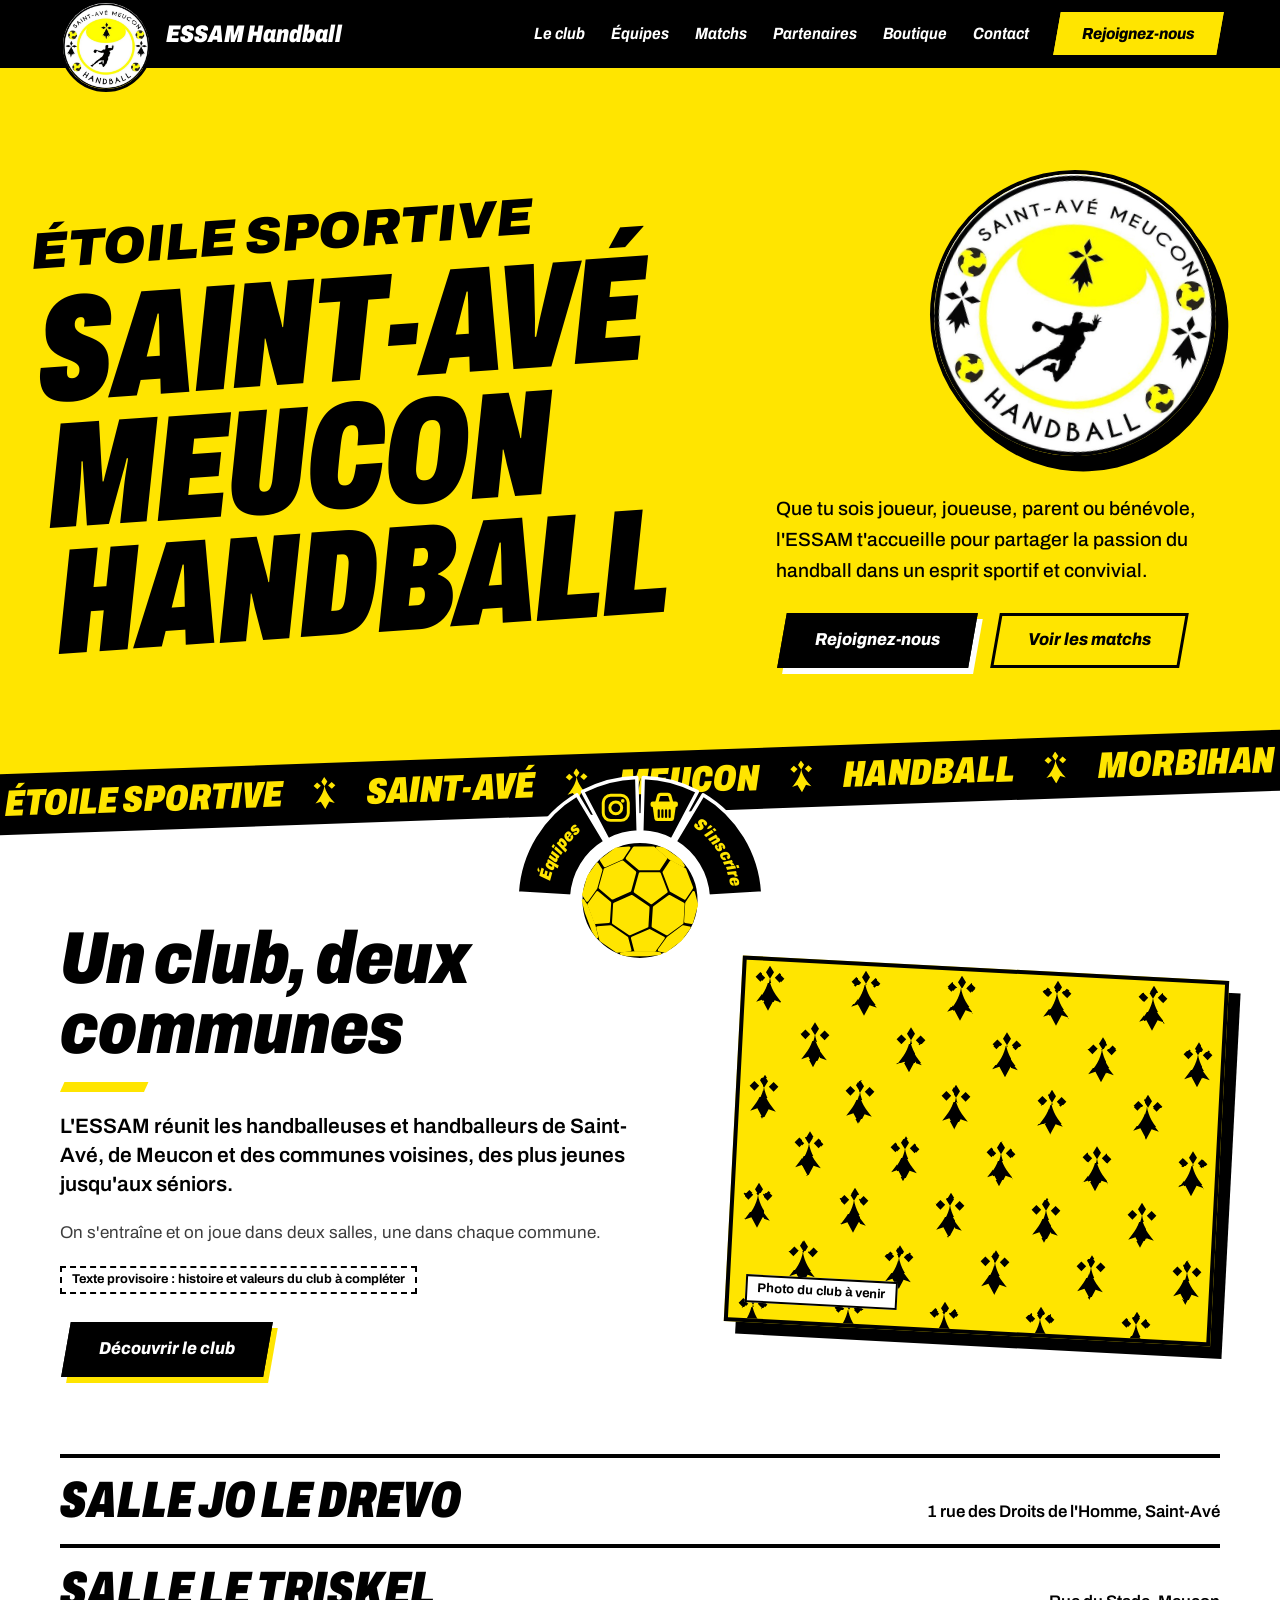
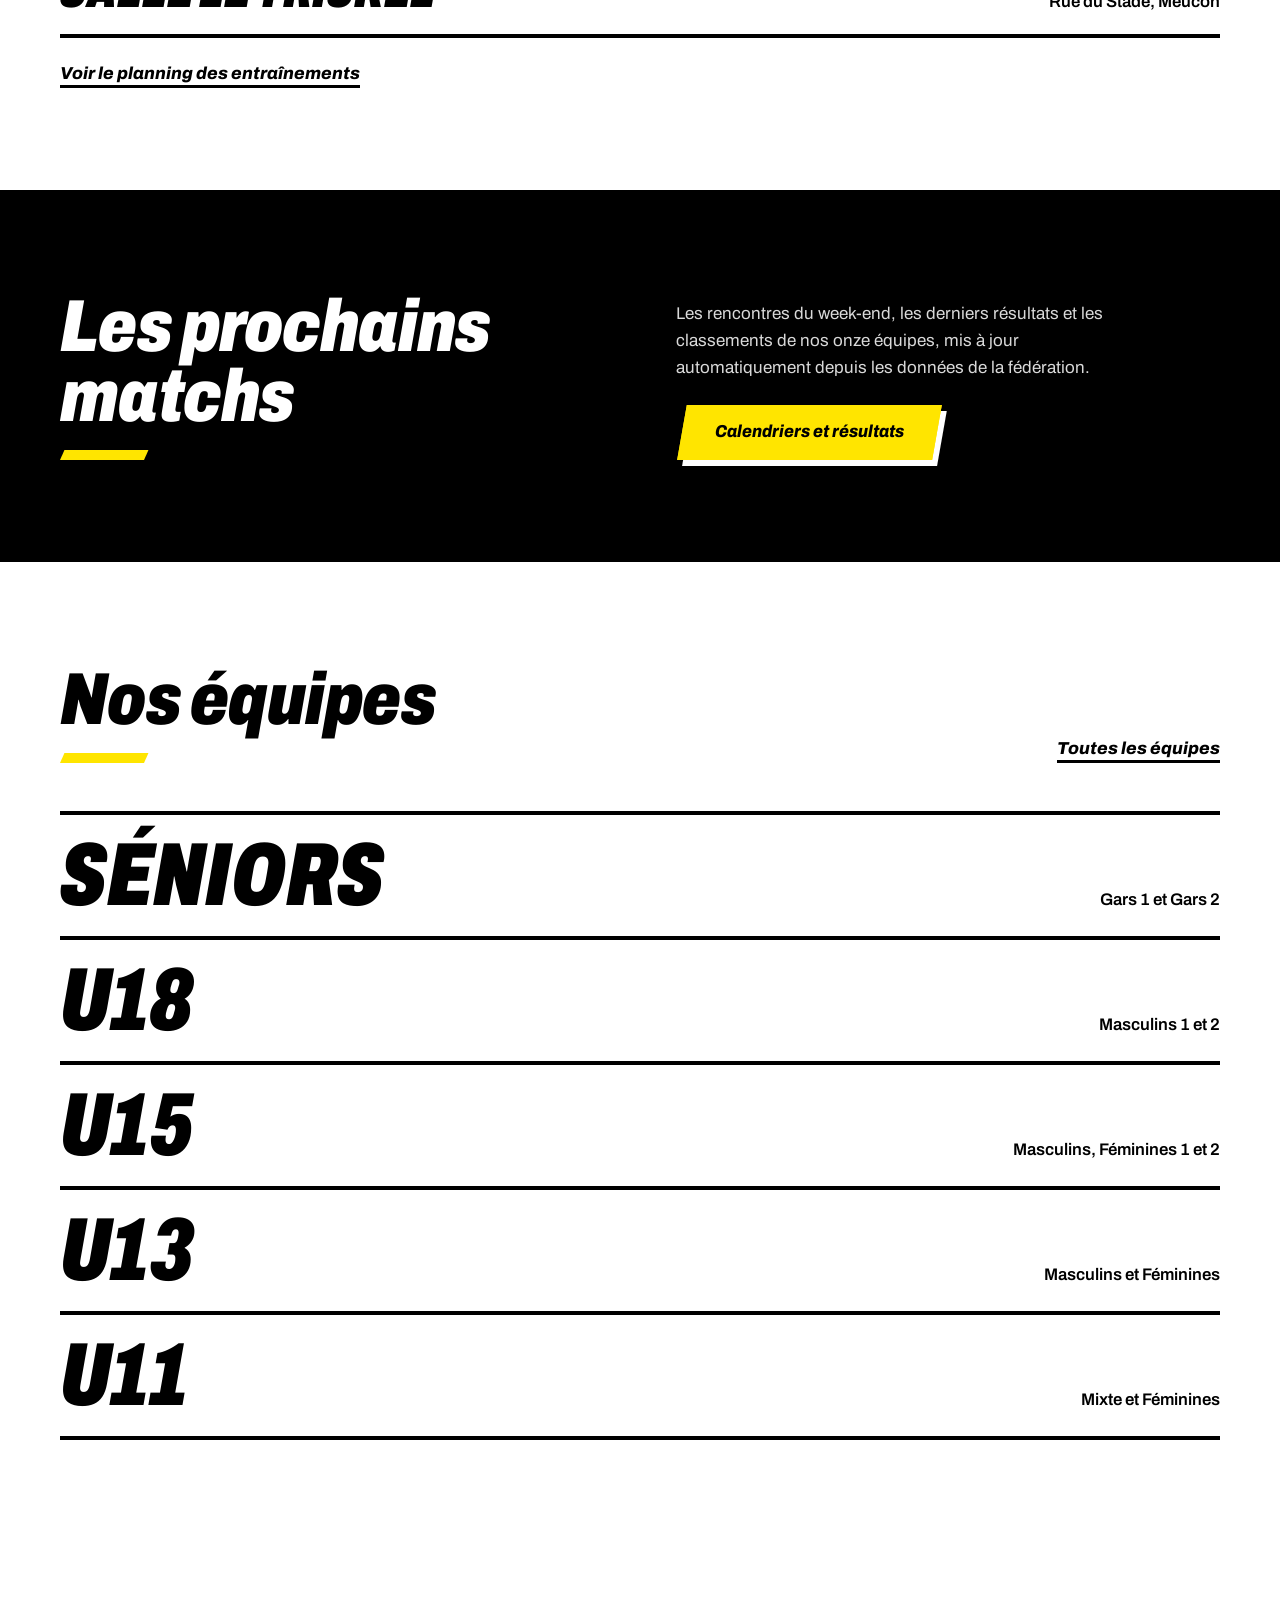
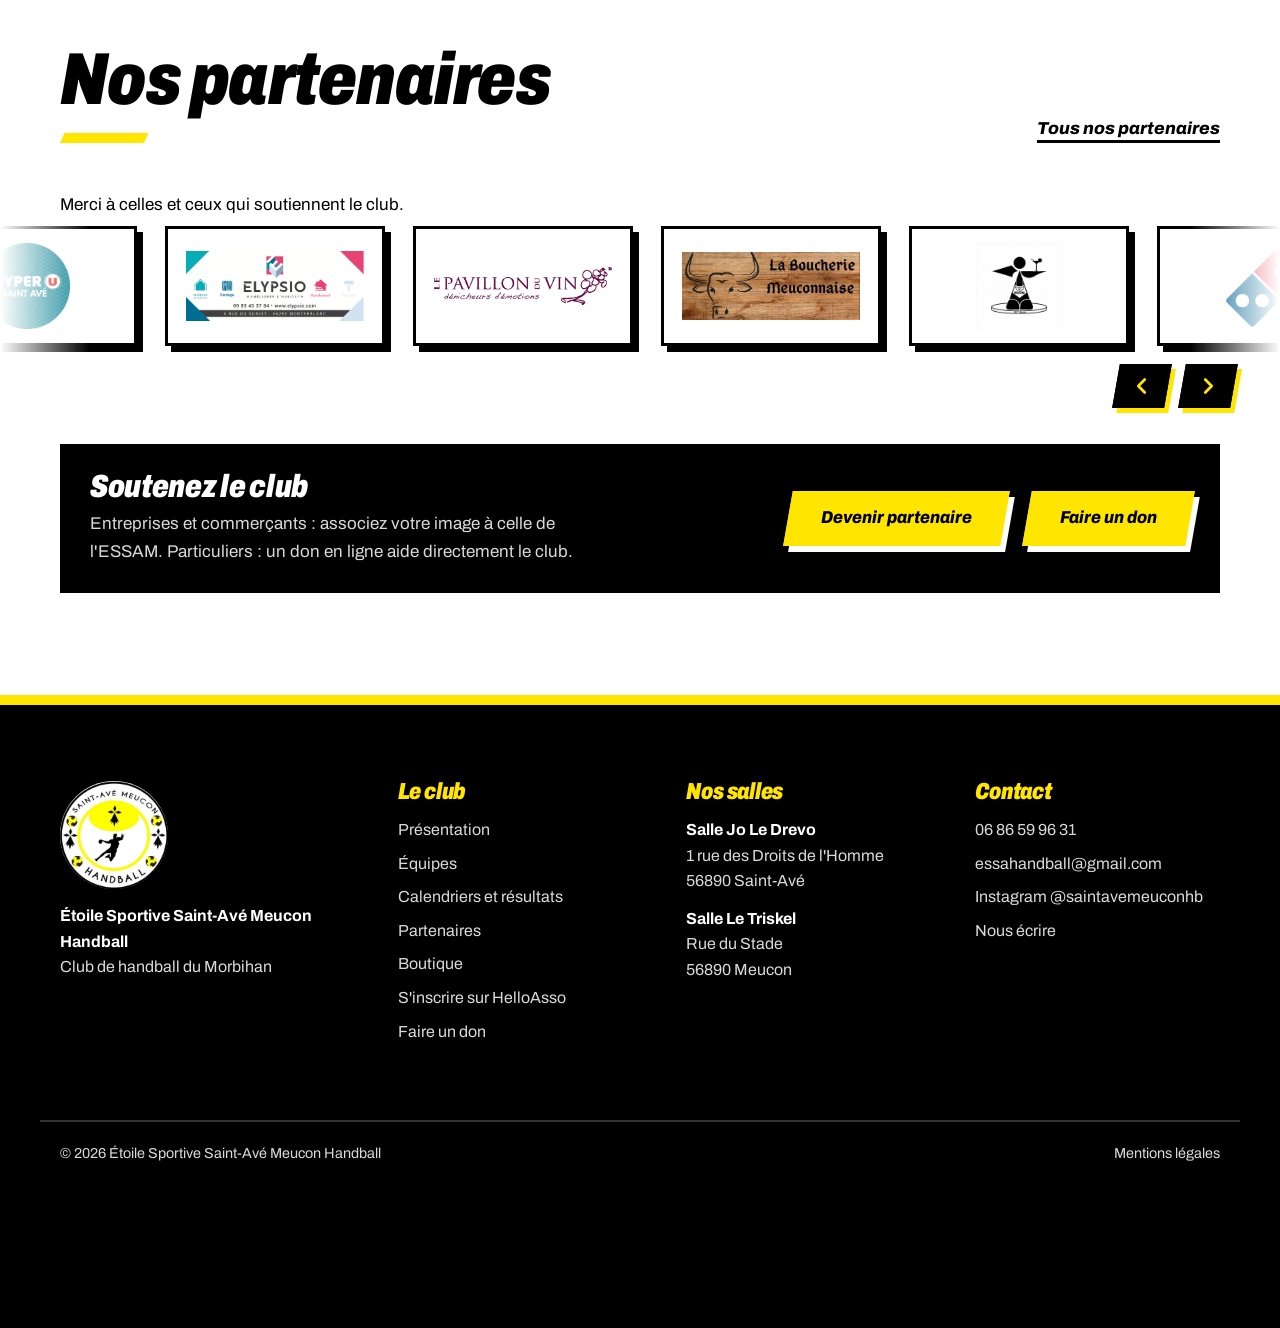
==== commit 634e805f: "Add files via upload" ====
--- a/index.html
+++ b/index.html
@@ -49,6 +49,7 @@
         <li><a class="nav__lien" href="equipes.html">Équipes</a></li>
         <li><a class="nav__lien" href="resultats.html">Matchs</a></li>
         <li><a class="nav__lien" href="partenaires.html">Partenaires</a></li>
+        <li><a class="nav__lien" href="https://www.11teamsports.com/fr-fr/clubshop/saint-ave-meucon-handball/" data-lien="boutique.url" target="_blank" rel="noopener noreferrer">Boutique<span class="sr-only"> (nouvel onglet)</span></a></li>
         <li><a class="nav__lien" href="contact.html">Contact</a></li>
         <li class="nav__cta"><a class="bouton bouton--jaune" href="club.html#inscription"><span>Rejoignez-nous</span></a></li>
       </ul>
@@ -142,21 +143,10 @@
   <!-- ======================= PROCHAINS MATCHS ======================= -->
   <section class="bande bande--noire sur-noir" aria-labelledby="titre-matchs">
     <div class="conteneur matchs">
+      <h2 class="titre" id="titre-matchs">Les prochains matchs</h2>
       <div class="matchs__texte">
-        <h2 class="titre" id="titre-matchs">Les prochains matchs</h2>
-        <p>Les rencontres du week-end et les derniers résultats de nos équipes, mis à jour automatiquement depuis les données de la fédération.</p>
-        <a class="bouton bouton--jaune" href="resultats.html"><span>Calendriers et résultats</span></a>
-      </div>
-
-      <!-- Widget Score'n'co : l'iframe remplace le bloc de secours dès que
-           scorenco.widgetAccueil est renseigné dans assets/js/config.js -->
-      <div class="cadre-widget" data-widget="scorenco.widgetAccueil" data-titre="Prochains matchs de l'ESSAM Handball">
-        <div class="cadre-widget__secours" data-secours>
-          <h3>Suivez nos équipes sur Score'n'co</h3>
-          <p>Calendriers, résultats et classements de toutes les équipes de l'ESSAM sont sur la page du club.</p>
-          <a class="bouton" data-lien="scorenco.pageClub" href="https://scorenco.com/hand/clubs/es-saint-ave-meucon-hb-2nbg" target="_blank" rel="noopener noreferrer"><span>Ouvrir notre page Score'n'co</span></a>
-          <span class="provisoire">Widget à brancher : code d'intégration Score'n'co attendu</span>
-        </div>
+        <p>Les rencontres du week-end, les derniers résultats et les classements de nos onze équipes, mis à jour automatiquement depuis les données de la fédération.</p>
+        <a class="bouton bouton--jaune" href="https://scorenco.com/hand/clubs/es-saint-ave-meucon-hb-2nbg" data-lien="scorenco.pageClub" target="_blank" rel="noopener noreferrer"><span>Calendriers et résultats</span></a>
       </div>
     </div>
   </section>
@@ -178,19 +168,6 @@
     </div>
   </section>
 
-  <!-- ======================= INSTAGRAM ======================= -->
-  <section class="bande bande--jaune" aria-labelledby="titre-instagram">
-    <div class="conteneur insta">
-      <h2 class="insta__titre" id="titre-instagram"><span class="sr-only">Suivre le club sur Instagram : </span>@saintavemeuconhb</h2>
-      <div class="insta__pied">
-        <p class="insta__texte">Photos des matchs, résultats du week-end, annonces et vie du club : tout passe par notre compte Instagram.</p>
-        <a class="bouton" href="https://www.instagram.com/saintavemeuconhb/" data-lien="instagram.compte" target="_blank" rel="noopener noreferrer"><span>Suivre le club sur Instagram</span></a>
-      </div>
-      <!-- Publications mises en avant : renseigner instagram.publications dans assets/js/config.js -->
-      <div class="insta__publications" data-instagram hidden></div>
-    </div>
-  </section>
-
   <!-- ======================= PARTENAIRES ======================= -->
   <section class="bande bande--blanche" aria-labelledby="titre-partenaires">
     <div class="conteneur">
@@ -198,12 +175,34 @@
         <h2 class="titre" id="titre-partenaires">Nos partenaires</h2>
         <a class="lien-fort" href="partenaires.html">Tous nos partenaires</a>
       </div>
-      <ul class="partenaires">
-        <li class="partenaire">Logo partenaire à fournir</li>
-        <li class="partenaire">Logo partenaire à fournir</li>
-        <li class="partenaire">Logo partenaire à fournir</li>
-        <li class="partenaire">Logo partenaire à fournir</li>
-      </ul>
+      <p class="section__intro">Merci à celles et ceux qui soutiennent le club.</p>
+    </div>
+    <!-- Bandeau défilant des partenaires : pour en ajouter un, dupliquer une ligne dans les DEUX listes -->
+    <div class="defile-partenaires" id="defile-partenaires" role="region" aria-label="Logos de nos partenaires" tabindex="0">
+      <div class="defile-partenaires__piste">
+        <ul class="defile-partenaires__liste">
+          <li class="logo-partenaire"><a href="https://www.facebook.com/hyperustave56890/" target="_blank" rel="noopener noreferrer" aria-label="Hyper U Saint-Avé (nouvel onglet)"><img src="assets/images/partenaires/hyper-u-saint-ave.png" alt="Hyper U Saint-Avé"></a></li>
+          <li class="logo-partenaire"><a href="https://www.elypsio.com/" target="_blank" rel="noopener noreferrer" aria-label="Elypsio (nouvel onglet)"><img src="assets/images/partenaires/elypsio.png" alt="Elypsio, améliorer l'habitat"></a></li>
+          <li class="logo-partenaire"><a href="https://www.lepavillonduvin-cave.fr/" target="_blank" rel="noopener noreferrer" aria-label="Le Pavillon du Vin (nouvel onglet)"><img src="assets/images/partenaires/pavillon-du-vin.png" alt="Le Pavillon du Vin, dénicheurs d'émotions"></a></li>
+          <li class="logo-partenaire"><a href="https://www.facebook.com/p/la-boucherie-meuconnaise-61572085753229/" target="_blank" rel="noopener noreferrer" aria-label="La Boucherie Meuconnaise (nouvel onglet)"><img src="assets/images/partenaires/boucherie-meuconnaise.jpg" alt="La Boucherie Meuconnaise"></a></li>
+          <li class="logo-partenaire"><a href="https://www.facebook.com/welcome56890/?locale=fr_FR" target="_blank" rel="noopener noreferrer" aria-label="Le Welcome Saint-Avé (nouvel onglet)"><img src="assets/images/partenaires/le-welcome.png" alt="Le Welcome, Saint-Avé"></a></li>
+          <li class="logo-partenaire"><a href="https://www.facebook.com/dominospizzafrance" target="_blank" rel="noopener noreferrer" aria-label="Domino's Pizza (nouvel onglet)"><img src="assets/images/partenaires/dominos-pizza.png" alt="Domino's Pizza"></a></li>
+        </ul>
+        <ul class="defile-partenaires__liste" aria-hidden="true">
+          <li class="logo-partenaire"><a href="https://www.facebook.com/hyperustave56890/" target="_blank" rel="noopener noreferrer" tabindex="-1"><img src="assets/images/partenaires/hyper-u-saint-ave.png" alt=""></a></li>
+          <li class="logo-partenaire"><a href="https://www.elypsio.com/" target="_blank" rel="noopener noreferrer" tabindex="-1"><img src="assets/images/partenaires/elypsio.png" alt=""></a></li>
+          <li class="logo-partenaire"><a href="https://www.lepavillonduvin-cave.fr/" target="_blank" rel="noopener noreferrer" tabindex="-1"><img src="assets/images/partenaires/pavillon-du-vin.png" alt=""></a></li>
+          <li class="logo-partenaire"><a href="https://www.facebook.com/p/la-boucherie-meuconnaise-61572085753229/" target="_blank" rel="noopener noreferrer" tabindex="-1"><img src="assets/images/partenaires/boucherie-meuconnaise.jpg" alt=""></a></li>
+          <li class="logo-partenaire"><a href="https://www.facebook.com/welcome56890/?locale=fr_FR" target="_blank" rel="noopener noreferrer" tabindex="-1"><img src="assets/images/partenaires/le-welcome.png" alt=""></a></li>
+          <li class="logo-partenaire"><a href="https://www.facebook.com/dominospizzafrance" target="_blank" rel="noopener noreferrer" tabindex="-1"><img src="assets/images/partenaires/dominos-pizza.png" alt=""></a></li>
+        </ul>
+      </div>
+    </div>
+    <div class="conteneur defile-partenaires__commandes">
+      <button class="fleche-defile" type="button" data-defile="-1" aria-controls="defile-partenaires" aria-label="Partenaires précédents"><svg viewBox="0 0 24 24" aria-hidden="true"><path d="M15 5l-7 7 7 7"/></svg></button>
+      <button class="fleche-defile" type="button" data-defile="1" aria-controls="defile-partenaires" aria-label="Partenaires suivants"><svg viewBox="0 0 24 24" aria-hidden="true"><path d="M9 5l7 7-7 7"/></svg></button>
+    </div>
+    <div class="conteneur">
       <div class="appel sur-noir">
         <div>
           <h3>Soutenez le club</h3>
@@ -232,6 +231,7 @@
         <li><a href="equipes.html">Équipes</a></li>
         <li><a href="resultats.html">Calendriers et résultats</a></li>
         <li><a href="partenaires.html">Partenaires</a></li>
+        <li><a href="https://www.11teamsports.com/fr-fr/clubshop/saint-ave-meucon-handball/" data-lien="boutique.url" target="_blank" rel="noopener noreferrer">Boutique</a></li>
         <li><a href="https://www.helloasso.com/associations/etoile-sportive-saint-ave-meucon-handball/adhesions/inscription-saison-2026-2027" data-lien="helloasso.inscription" target="_blank" rel="noopener noreferrer">S'inscrire sur HelloAsso</a></li>
         <li><a href="https://www.helloasso.com/associations/etoile-sportive-saint-ave-meucon-handball/formulaires/1" data-lien="helloasso.dons" target="_blank" rel="noopener noreferrer">Faire un don</a></li>
       </ul>
@@ -260,30 +260,36 @@
 </footer>
 
 <!-- ======================= DOCK : demi-ballon d'accès rapide (commun à toutes les pages) ======================= -->
-<!-- Le ballon est dessiné et animé par assets/js/ballon.js -->
+<!-- Généré par outils/dock.py. De gauche à droite : Équipes (2/6), Instagram (1/6), Boutique (1/6), S'inscrire (2/6).
+     Le ballon est dessiné et animé par assets/js/ballon.js -->
 <nav class="dock" aria-label="Accès rapides">
-  <svg viewBox="-114 -114 228 114" role="presentation">
+  <svg viewBox="-118 -118 236 118" role="presentation">
     <defs>
-      <path id="arc-equipes" d="M-76.90 -15.78 A78.5 78.5 0 0 1 -37.18 -69.14"/>
-      <path id="arc-inscription" d="M37.18 -69.14 A78.5 78.5 0 0 1 76.90 -15.78"/>
+      <path id="arc-equipes" d="M-80.35 -4.91 A80.5 80.5 0 0 1 -41.26 -69.12"/>
+      <path id="arc-inscription" d="M41.26 -69.12 A80.5 80.5 0 0 1 80.35 -4.91"/>
     </defs>
     <g class="dock__ballon" aria-hidden="true">
       <circle class="dock__ballon-fond" r="52"/>
       <g class="dock__panneaux" data-ballon></g>
     </g>
-    <a class="dock__seg" href="equipes.html" aria-label="Nos équipes" style="--dx:-4.8px;--dy:-3.6px">
+    <a class="dock__seg" href="equipes.html" aria-label="Nos équipes" style="--dx:-5.1px;--dy:-3.1px">
       <title>Nos équipes</title>
-      <path d="M-101.88 -20.91 A104 104 0 0 1 -49.25 -91.60 L-28.41 -52.85 A60 60 0 0 0 -58.77 -12.06Z"/>
+      <path d="M-107.80 -6.59 A108 108 0 0 1 -55.35 -92.74 L-30.75 -51.52 A60 60 0 0 0 -59.89 -3.66Z"/>
       <text><textPath href="#arc-equipes" startOffset="50%" text-anchor="middle">Équipes</textPath></text>
     </a>
-    <a class="dock__seg" href="https://www.instagram.com/saintavemeuconhb/" data-lien="instagram.compte" target="_blank" rel="noopener noreferrer" aria-label="Le club sur Instagram" style="--dx:-0.0px;--dy:-6.0px">
+    <a class="dock__seg" href="https://www.instagram.com/saintavemeuconhb/" data-lien="instagram.compte" target="_blank" rel="noopener noreferrer" aria-label="Le club sur Instagram" style="--dx:-1.5px;--dy:-5.8px">
       <title>Le club sur Instagram</title>
-      <path d="M-44.06 -94.20 A104 104 0 0 1 44.06 -94.20 L25.42 -54.35 A60 60 0 0 0 -25.42 -54.35Z"/>
-      <g class="dock__icone" transform="translate(-0.00 -82.00)"><rect x="-11" y="-11" width="22" height="22" rx="6.5"/><circle r="5.2"/><circle class="dock__point" cx="6.1" cy="-6.1" r="1.6"/></g>
-    </a>
-    <a class="dock__seg" href="https://www.helloasso.com/associations/etoile-sportive-saint-ave-meucon-handball/adhesions/inscription-saison-2026-2027" data-lien="helloasso.inscription" target="_blank" rel="noopener noreferrer" aria-label="S'inscrire pour la saison sur HelloAsso" style="--dx:4.8px;--dy:-3.6px">
+      <path d="M-50.43 -95.51 A108 108 0 0 1 -2.83 -107.96 L-1.57 -59.98 A60 60 0 0 0 -28.01 -53.06Z"/>
+      <g class="dock__icone dock__icone--insta" transform="translate(-21.27 -81.26)"><rect x="-11" y="-11" width="22" height="22" rx="6.5"/><circle r="5.2"/><circle class="dock__point" cx="6.1" cy="-6.1" r="1.6"/></g>
+    </a>
+    <a class="dock__seg" href="https://www.11teamsports.com/fr-fr/clubshop/saint-ave-meucon-handball/" data-lien="boutique.url" target="_blank" rel="noopener noreferrer" aria-label="Boutique du club sur 11teamsports" style="--dx:1.5px;--dy:-5.8px">
+      <title>Boutique du club sur 11teamsports</title>
+      <path d="M2.83 -107.96 A108 108 0 0 1 50.43 -95.51 L28.01 -53.06 A60 60 0 0 0 1.57 -59.98Z"/>
+      <g class="dock__icone dock__icone--panier" transform="translate(21.27 -81.26)"><path class="anse" d="M-6.6 -4.5 L-5 -10.4 Q-4.6 -11.8 -3.1 -11.8 L3.1 -11.8 Q4.6 -11.8 5 -10.4 L6.6 -4.5"/><rect class="plein" x="-12" y="-5.6" width="24" height="4.8" rx="1.8"/><path class="plein" d="M-10.2 -1.6 L10.2 -1.6 L8.6 9.6 Q8.3 11.6 6.3 11.6 L-6.3 11.6 Q-8.3 11.6 -8.6 9.6Z"/><path class="fente" d="M-4.8 2.2 V8 M-1.6 2.2 V8 M1.6 2.2 V8 M4.8 2.2 V8"/></g>
+    </a>
+    <a class="dock__seg" href="https://www.helloasso.com/associations/etoile-sportive-saint-ave-meucon-handball/adhesions/inscription-saison-2026-2027" data-lien="helloasso.inscription" target="_blank" rel="noopener noreferrer" aria-label="S'inscrire pour la saison sur HelloAsso" style="--dx:5.1px;--dy:-3.1px">
       <title>S'inscrire pour la saison sur HelloAsso</title>
-      <path d="M49.25 -91.60 A104 104 0 0 1 101.88 -20.91 L58.77 -12.06 A60 60 0 0 0 28.41 -52.85Z"/>
+      <path d="M55.35 -92.74 A108 108 0 0 1 107.80 -6.59 L59.89 -3.66 A60 60 0 0 0 30.75 -51.52Z"/>
       <text><textPath href="#arc-inscription" startOffset="50%" text-anchor="middle">S'inscrire</textPath></text>
     </a>
   </svg>
--- a/assets/css/style.css
+++ b/assets/css/style.css
@@ -31,7 +31,7 @@
 
   --police: "Archivo", "Helvetica Neue", Arial, sans-serif;
   --largeur: 1200px;
-  --dock-l: clamp(210px, 19vw, 250px);  /* largeur du demi-ballon ; sa hauteur en est la moitié */
+  --dock-l: clamp(232px, 21vw, 272px);  /* largeur du demi-ballon ; sa hauteur en est la moitié */
   --gouttiere: 20px;
   --ombre: var(--noir);    /* couleur de l'ombre portée dure, redéfinie par bande */
   color-scheme: light;
@@ -160,7 +160,7 @@
 .hero__actions { display: flex; flex-wrap: wrap; gap: 18px 22px; padding-left: 6px; }
 
 @media (max-width: 600px) {
-  :root { --dock-l: 214px; }
+  :root { --dock-l: 236px; }
   .hero__grille { padding-top: 48px !important; }
   .hero__blason { display: none; }
   .hero__actions .bouton { padding: 12px 20px; font-size: 1rem; }
@@ -268,7 +268,7 @@
 .note { margin-top: 22px; }
 
 /* ---------- Prochains matchs ---------- */
-.matchs { display: grid; grid-template-columns: minmax(0, .85fr) minmax(0, 1.15fr); gap: clamp(36px, 6vw, 72px); align-items: center; }
+.matchs { display: grid; grid-template-columns: minmax(0, 1fr) minmax(0, 1fr); gap: 24px clamp(36px, 6vw, 72px); align-items: end; }
 .matchs__texte { display: grid; gap: 24px; justify-items: start; min-width: 0; }
 .matchs__texte p { color: var(--brume); max-width: 44ch; }
 .matchs__texte .bouton { margin-left: 6px; }
@@ -283,19 +283,6 @@
 .cadre-widget__secours p { color: var(--encre); max-width: 52ch; }
 .cadre-widget__secours .bouton { margin: 4px 0 6px 6px; }
 
-/* ---------- Instagram ---------- */
-.insta { display: grid; gap: 30px; justify-items: start; }
-.insta__titre {
-  font-stretch: 62%; line-height: .9; letter-spacing: -.01em; overflow-wrap: anywhere;
-  font-size: clamp(2.7rem, 10.5vw, 7.6rem);
-  transform: rotate(-3deg); transform-origin: 0 100%; margin-top: .4em;
-}
-.insta__pied { display: flex; flex-wrap: wrap; align-items: center; gap: 22px 40px; }
-.insta__texte { max-width: 46ch; font-size: 1.15rem; font-weight: 500; }
-.insta__pied .bouton { margin-left: 6px; }
-.insta__publications { display: grid; grid-template-columns: repeat(auto-fit, minmax(260px, 1fr)); gap: 24px; width: 100%; align-items: start; }
-.insta__publications .instagram-media { min-width: 0 !important; width: 100% !important; margin: 0 !important; }
-
 /* ---------- Partenaires ---------- */
 .partenaires { display: grid; grid-template-columns: repeat(auto-fit, minmax(160px, 1fr)); gap: 18px; list-style: none; margin: 0; padding: 0; }
 .partenaire { display: grid; place-items: center; min-height: 112px; padding: 16px; text-align: center; border: 2px dashed var(--noir); font-size: .9rem; font-weight: 600; color: var(--encre); }
@@ -304,6 +291,51 @@
 .soutien { padding: clamp(22px, 4vw, 32px); background: var(--blanc); border: 4px solid var(--noir); box-shadow: 10px 10px 0 var(--noir); --ombre: var(--jaune); }
 .soutien__titre { font-size: clamp(2rem, 4vw, 2.6rem); }
 .bande--jaune .soutien > p { color: var(--encre); }
+/* Logo de partenaire : carte blanche à hauteur fixe, logo en couleur contenu dedans */
+.logo-partenaire a {
+  display: grid; place-items: center; height: 120px; padding: 14px 18px;
+  background: var(--blanc); border: 3px solid var(--noir); box-shadow: 6px 6px 0 var(--noir);
+  transition: transform .15s ease, box-shadow .15s ease;
+}
+.logo-partenaire a:hover, .logo-partenaire a:focus-visible { transform: translate(-3px, -3px); box-shadow: 9px 9px 0 var(--jaune); }
+.logo-partenaire img { max-width: 100%; max-height: 86px; width: auto; height: auto; object-fit: contain; }
+.grille-partenaires { display: grid; grid-template-columns: repeat(3, minmax(0, 1fr)); gap: 26px; list-style: none; margin: 0; padding: 0; }
+
+/* Bandeau défilant de l'accueil : deux listes identiques. Le défilement automatique
+   et manuel (glisser, faire défiler, flèches) est géré dans main.js */
+.defile-partenaires {
+  overflow-x: auto; overscroll-behavior-x: contain; scrollbar-width: none;
+  padding-block: 8px 18px; cursor: grab;
+  -webkit-mask-image: linear-gradient(90deg, transparent, #000 7%, #000 93%, transparent);
+          mask-image: linear-gradient(90deg, transparent, #000 7%, #000 93%, transparent);
+}
+.defile-partenaires::-webkit-scrollbar { display: none; }
+.defile-partenaires.est-tire { cursor: grabbing; }
+.defile-partenaires.est-tire a { pointer-events: none; }
+.defile-partenaires__piste { display: flex; width: max-content; }
+.defile-partenaires__liste { display: flex; gap: 28px; padding: 0 28px 0 0; margin: 0; list-style: none; }
+.defile-partenaires .logo-partenaire a { width: 220px; -webkit-user-drag: none; }
+.defile-partenaires img { -webkit-user-drag: none; user-select: none; }
+.defile-partenaires__commandes { display: flex; justify-content: flex-end; gap: 14px; margin-bottom: 26px; padding-right: 6px; }
+.fleche-defile {
+  display: grid; place-items: center; width: 52px; height: 44px; padding: 0; cursor: pointer;
+  background: var(--noir); color: var(--jaune); border: 3px solid var(--noir);
+  transform: skewX(-10deg); box-shadow: 5px 5px 0 var(--jaune);
+  transition: transform .15s ease, box-shadow .15s ease;
+}
+.fleche-defile svg { width: 22px; height: 22px; transform: skewX(10deg); fill: none; stroke: currentColor; stroke-width: 3; stroke-linecap: round; stroke-linejoin: round; }
+.fleche-defile:hover { transform: skewX(-10deg) translate(-2px, -2px); box-shadow: 7px 7px 0 var(--jaune); }
+.fleche-defile:active { transform: skewX(-10deg) translate(2px, 2px); box-shadow: 2px 2px 0 var(--jaune); }
+@media (prefers-reduced-motion: reduce) {
+  .defile-partenaires__liste[aria-hidden="true"] { display: none; }
+  .defile-partenaires__liste { padding-left: max(var(--gouttiere), env(safe-area-inset-left, 0px)); }
+}
+@media (max-width: 600px) {
+  .defile-partenaires .logo-partenaire a { width: 170px; height: 100px; }
+  .defile-partenaires .logo-partenaire img { max-height: 66px; }
+  .grille-partenaires { grid-template-columns: repeat(2, minmax(0, 1fr)); gap: 18px; }
+}
+
 .appel {
   display: flex; flex-wrap: wrap; align-items: center; justify-content: space-between; gap: 22px 32px;
   margin-top: 36px; padding: 28px 30px; background: var(--noir); color: var(--blanc); --ombre: var(--blanc);
@@ -382,7 +414,23 @@
 .etape p { max-width: 40ch; }
 
 /* Catégorie d'équipes */
-.equipe-bloc { scroll-margin-top: 90px; }
+.equipe-bloc { scroll-margin-top: 90px; position: relative; overflow: hidden; isolation: isolate; }
+/* Photo en filigrane : le noir et blanc se fond dans la couleur du bandeau (multiplication),
+   fondu en haut et en bas pour se raccorder aux bandes voisines */
+.equipe-bloc__photo {
+  position: absolute; inset: 0; z-index: -1; pointer-events: none;
+  background-size: cover; background-position: 50% 38%; background-repeat: no-repeat;
+  mix-blend-mode: multiply; opacity: 0; transform: scale(1.12);
+  -webkit-mask-image: linear-gradient(to bottom, transparent 0, #000 22%, #000 78%, transparent 100%);
+          mask-image: linear-gradient(to bottom, transparent 0, #000 22%, #000 78%, transparent 100%);
+  transition: opacity .6s ease, transform 1.8s cubic-bezier(.2, .7, .2, 1);
+}
+/* Révélée au survol de la catégorie (ou quand un de ses liens reçoit le focus clavier) */
+.equipe-bloc:hover .equipe-bloc__photo, .equipe-bloc:focus-within .equipe-bloc__photo { opacity: .16; transform: scale(1.02); }
+.bande--pale.equipe-bloc:hover .equipe-bloc__photo, .bande--pale.equipe-bloc:focus-within .equipe-bloc__photo { opacity: .2; }
+@media (prefers-reduced-motion: reduce) {
+  .equipe-bloc__photo { transition: none; transform: none; }
+}
 .equipe-bloc__grille { display: grid; grid-template-columns: minmax(0, .7fr) minmax(0, 1.3fr); gap: 20px clamp(36px, 6vw, 80px); align-items: start; }
 .equipe-bloc__titre { font-stretch: 66%; text-transform: uppercase; line-height: .85; font-size: clamp(3.8rem, 12vw, 7.6rem); transform: rotate(-3deg); transform-origin: 0 100%; }
 .equipe-bloc__texte { display: grid; gap: 18px; min-width: 0; }
@@ -457,20 +505,26 @@
 .dock__ballon-fond { fill: var(--noir); stroke: var(--blanc); stroke-width: 3; }
 .dock__panneaux polygon { fill: var(--jaune); stroke: var(--jaune); stroke-width: 2.4; stroke-linejoin: round; }
 .dock__seg { pointer-events: auto; cursor: pointer; transition: transform .2s cubic-bezier(.2, .9, .3, 1.3); }
-.dock__seg path { fill: var(--noir); stroke: var(--blanc); stroke-width: 3; stroke-linejoin: round; transition: fill .15s ease; }
+.dock__seg > path { fill: var(--noir); stroke: var(--blanc); stroke-width: 3; stroke-linejoin: round; transition: fill .15s ease; }
 .dock__seg text {
   fill: var(--jaune); font-family: var(--police); font-style: italic; font-weight: 900; font-stretch: 80%;
-  font-size: 14px; letter-spacing: 0; pointer-events: none; transition: fill .15s ease;
+  font-size: 15px; letter-spacing: .01em; pointer-events: none; transition: fill .15s ease;
 }
 .dock__seg:hover, .dock__seg:focus-visible { transform: translate(var(--dx), var(--dy)); outline: none; }
-.dock__seg:hover path, .dock__seg:focus-visible path { fill: var(--jaune); stroke: var(--noir); }
+.dock__seg:hover > path, .dock__seg:focus-visible > path { fill: var(--jaune); stroke: var(--noir); }
 .dock__seg:hover text, .dock__seg:focus-visible text { fill: var(--noir); }
-.dock__icone rect, .dock__icone circle { fill: none; stroke: var(--jaune); stroke-width: 2.6; transition: stroke .15s ease; }
+.dock__icone--insta rect, .dock__icone--insta circle { fill: none; stroke: var(--jaune); stroke-width: 2.6; transition: stroke .15s ease; }
 .dock__icone .dock__point { fill: var(--jaune); stroke: none; transition: fill .15s ease; }
-.dock__seg:hover .dock__icone rect, .dock__seg:hover .dock__icone circle,
-.dock__seg:focus-visible .dock__icone rect, .dock__seg:focus-visible .dock__icone circle { stroke: var(--noir); }
+.dock__seg:hover .dock__icone--insta rect, .dock__seg:hover .dock__icone--insta circle,
+.dock__seg:focus-visible .dock__icone--insta rect, .dock__seg:focus-visible .dock__icone--insta circle { stroke: var(--noir); }
+.dock__icone--panier .plein { fill: var(--jaune); transition: fill .15s ease; }
+.dock__icone--panier .anse { fill: none; stroke: var(--jaune); stroke-width: 2.8; stroke-linejoin: round; transition: stroke .15s ease; }
+.dock__icone--panier .fente { fill: none; stroke: var(--noir); stroke-width: 1.9; stroke-linecap: round; transition: stroke .15s ease; }
+.dock__seg:hover .dock__icone--panier .plein, .dock__seg:focus-visible .dock__icone--panier .plein { fill: var(--noir); }
+.dock__seg:hover .dock__icone--panier .anse, .dock__seg:focus-visible .dock__icone--panier .anse { stroke: var(--noir); }
+.dock__seg:hover .dock__icone--panier .fente, .dock__seg:focus-visible .dock__icone--panier .fente { stroke: var(--jaune); }
 .dock__seg:hover .dock__point, .dock__seg:focus-visible .dock__point { fill: var(--noir); }
-.dock__seg:focus-visible path { stroke: var(--bleu); stroke-width: 5; }
+.dock__seg:focus-visible > path { stroke: var(--bleu); stroke-width: 5; }
 @media (prefers-reduced-motion: no-preference) {
   .dock { animation: dock-entree .7s cubic-bezier(.2, .9, .3, 1.15) .5s backwards; }
 }
